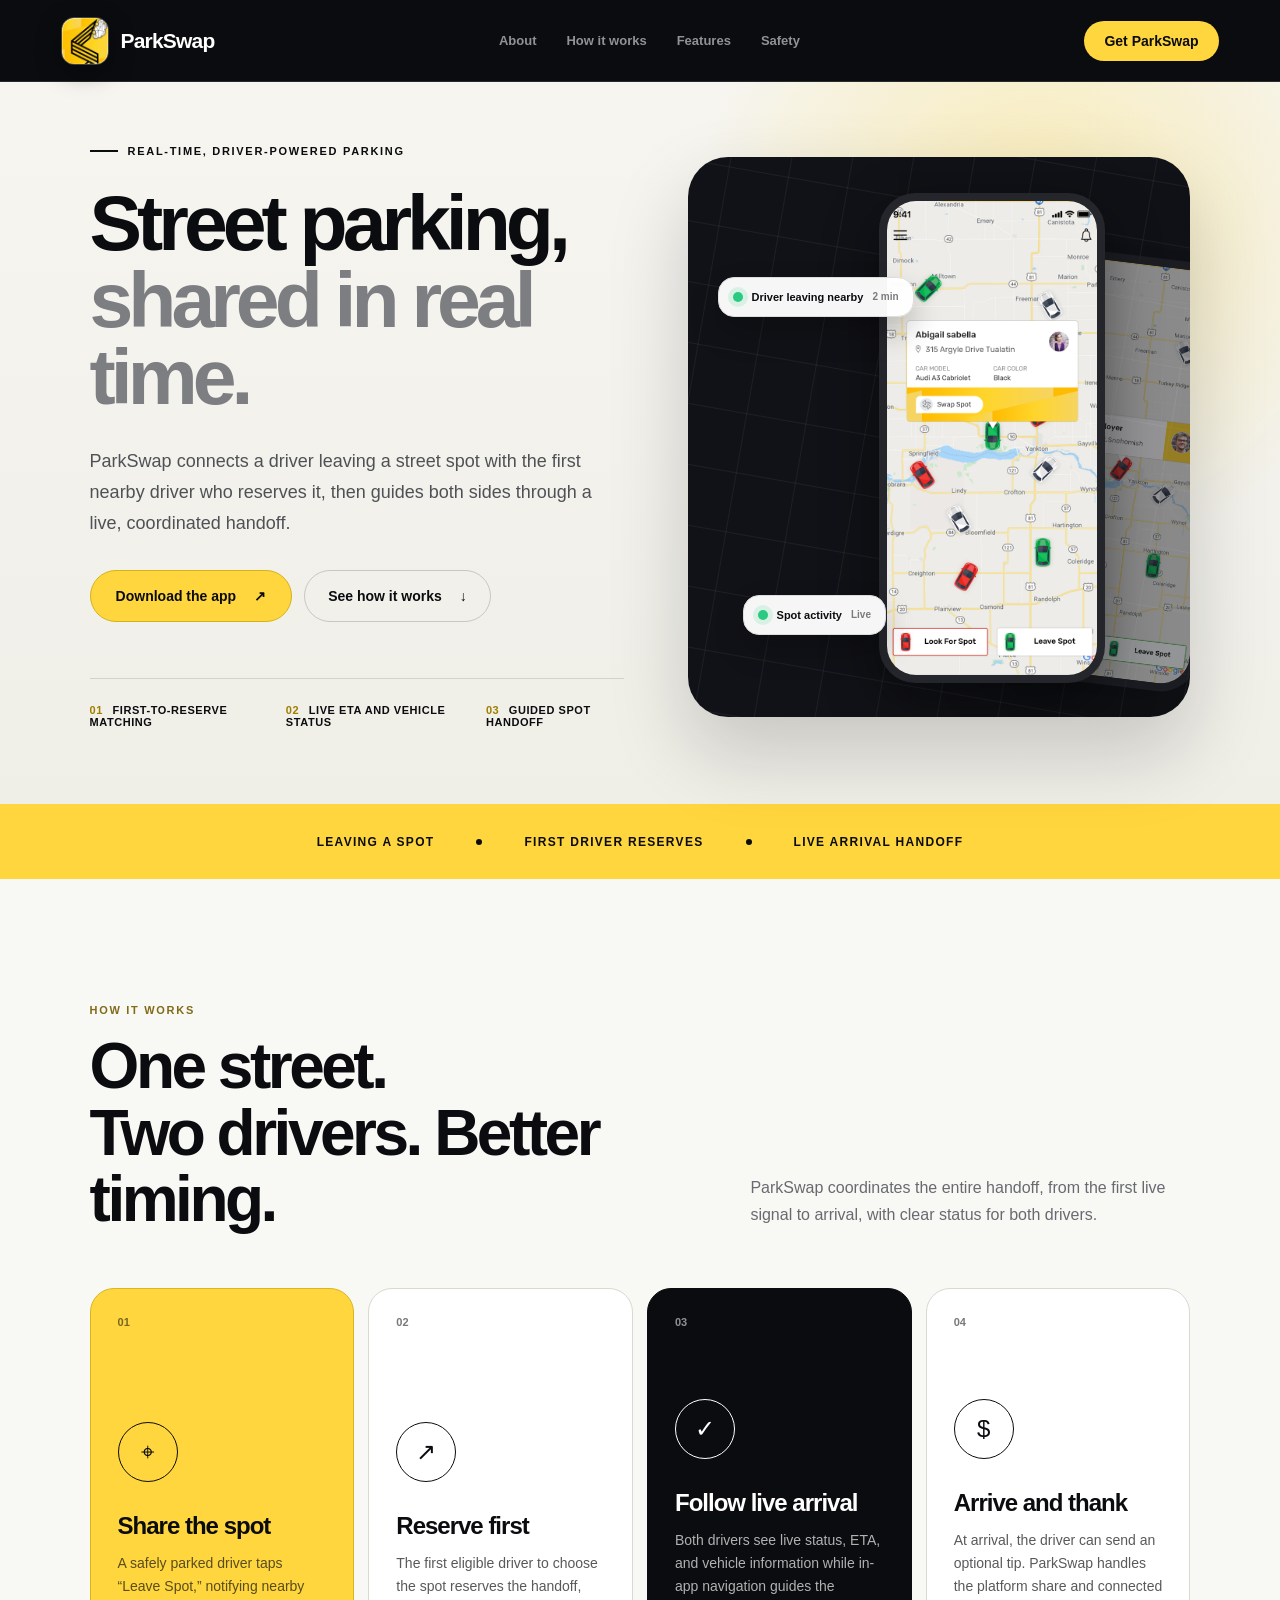
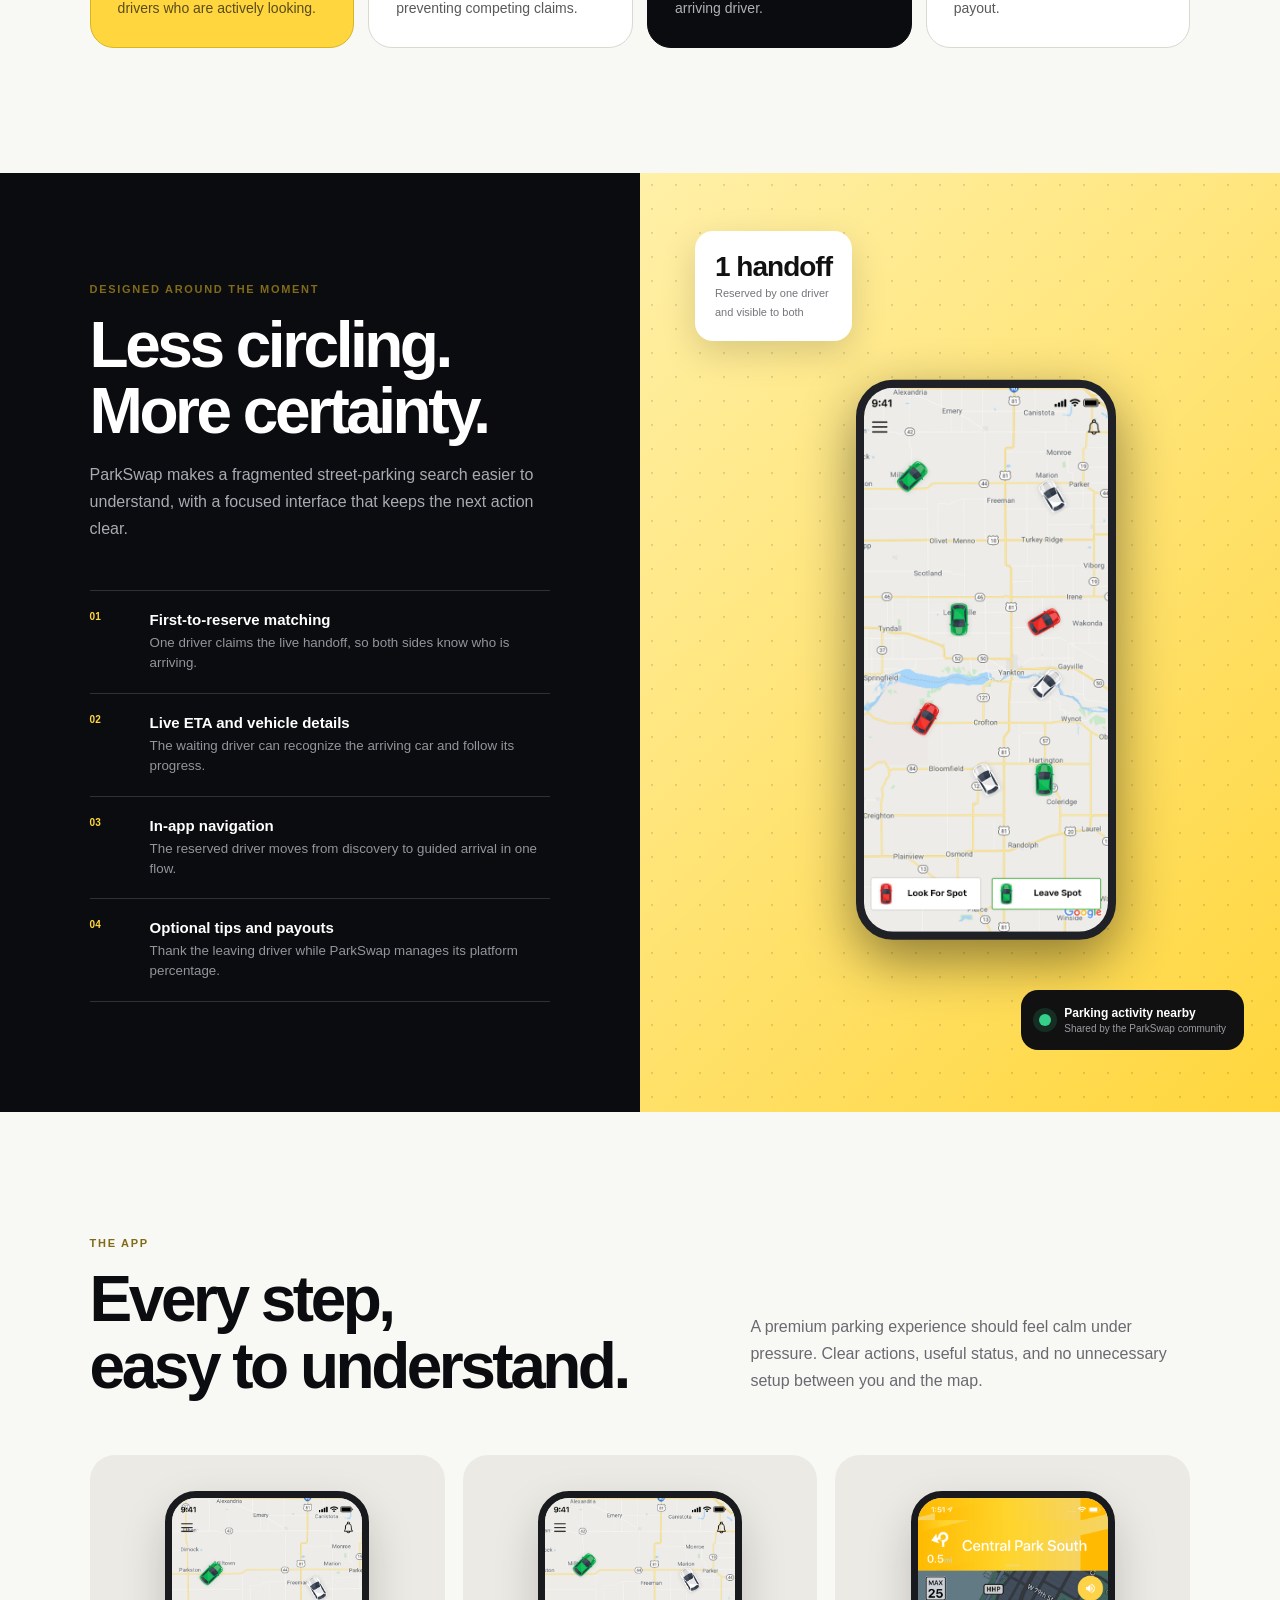
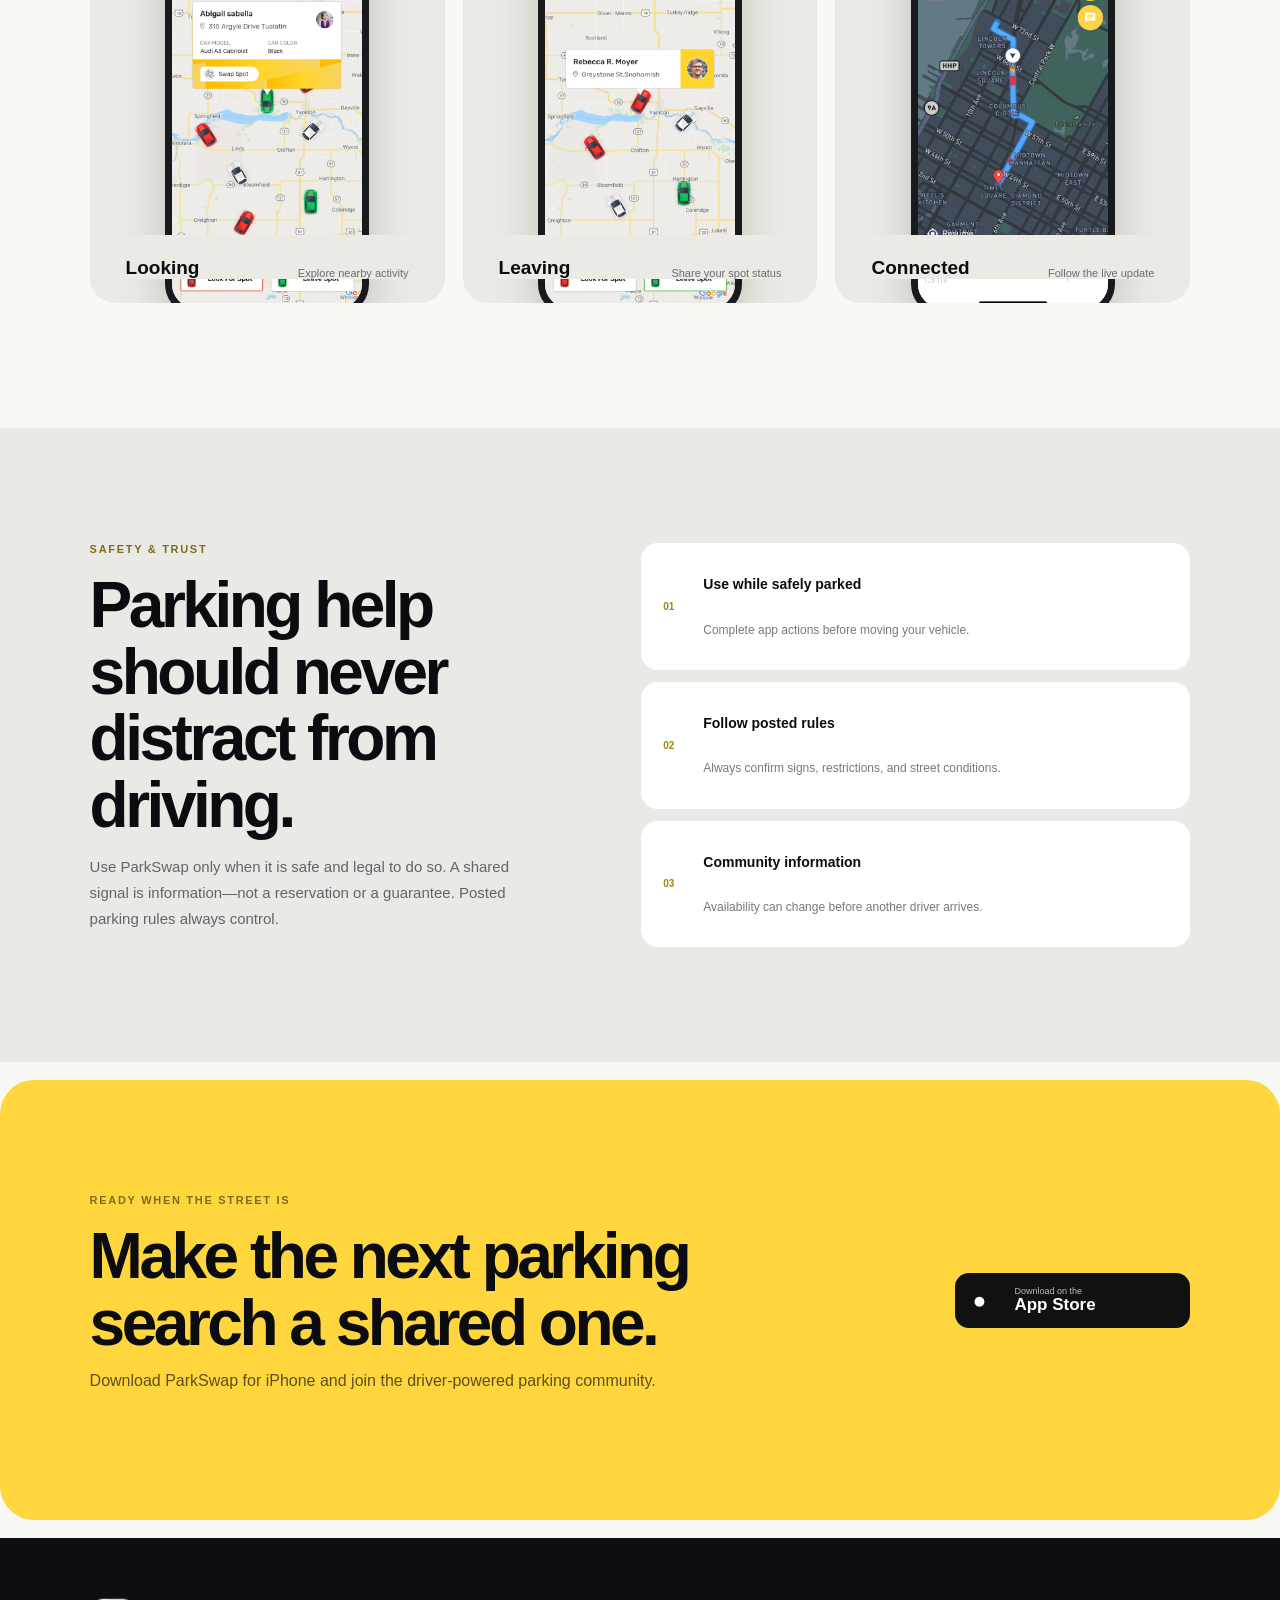
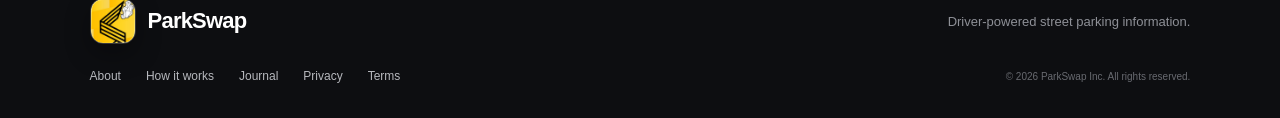
==== index.html @ 4bafd84d "Add SEO and production route foundations" ====
<!doctype html>
<html lang="en">
<head>
  <meta charset="utf-8">
  <meta name="viewport" content="width=device-width, initial-scale=1">
  <meta name="description" content="ParkSwap connects drivers looking for street parking with nearby drivers preparing to leave a spot.">
  <link rel="canonical" href="https://parkswap.com/">
  <meta property="og:type" content="website">
  <meta property="og:title" content="ParkSwap — Street parking, shared in real time">
  <meta property="og:description" content="Live, driver-powered street parking information for a coordinated spot handoff.">
  <meta property="og:url" content="https://parkswap.com/">
  <link rel="icon" type="image/png" href="parkswap-app-icon.png">
  <link rel="apple-touch-icon" href="parkswap-app-icon.png">
  <title>ParkSwap — Street parking, shared in real time</title>
  <link rel="preconnect" href="https://fonts.googleapis.com">
  <link rel="preconnect" href="https://fonts.gstatic.com" crossorigin>
  <link href="https://fonts.googleapis.com/css2?family=Manrope:wght@400;500;600;700;800&display=swap" rel="stylesheet">
  <link rel="stylesheet" href="styles.css">
</head>
<body>
  <header class="site-header">
    <a class="brand" href="#top" aria-label="ParkSwap home">
      <img class="brand-app-icon" src="parkswap-app-icon.png" alt="">
      <span>ParkSwap</span>
    </a>
    <nav aria-label="Primary navigation">
      <a href="aboutUs/">About</a>
      <a href="#how">How it works</a>
      <a href="#features">Features</a>
      <a href="#safety">Safety</a>
    </nav>
    <a class="button button-small button-dark" href="#download">Get ParkSwap</a>
  </header>

  <main id="top">
    <section class="hero section-shell">
      <div class="hero-copy">
        <div class="eyebrow"><span></span> Real-time, driver-powered parking</div>
        <h1>Street parking,<br><em>shared in real time.</em></h1>
        <p class="hero-lead">ParkSwap connects a driver leaving a street spot with the first nearby driver who reserves it, then guides both sides through a live, coordinated handoff.</p>
        <div class="hero-actions">
          <a class="button button-primary" href="#download">Download the app <span>↗</span></a>
          <a class="button button-quiet" href="#how">See how it works <span>↓</span></a>
        </div>
        <div class="trust-row" aria-label="Product principles">
          <span><b>01</b> First-to-reserve matching</span>
          <span><b>02</b> Live ETA and vehicle status</span>
          <span><b>03</b> Guided spot handoff</span>
        </div>
      </div>

      <div class="hero-visual" aria-label="ParkSwap mobile app preview">
        <div class="map-grid"></div>
        <div class="signal signal-one"><i></i><span>Driver leaving nearby</span><strong>2 min</strong></div>
        <div class="signal signal-two"><i></i><span>Spot activity</span><strong>Live</strong></div>
        <div class="phone phone-main">
          <img src="looking-parking.png" alt="ParkSwap map showing nearby parking activity">
        </div>
        <div class="phone phone-back">
          <img src="leaving-parking.png" alt="ParkSwap leave-spot flow">
        </div>
      </div>
    </section>

    <section class="value-strip" aria-label="ParkSwap value">
      <span>LEAVING A SPOT</span><i></i><span>FIRST DRIVER RESERVES</span><i></i><span>LIVE ARRIVAL HANDOFF</span>
    </section>

    <section class="section-shell section-pad" id="how">
      <div class="section-heading">
        <div><span class="kicker">How it works</span><h2>One street.<br>Two drivers. Better timing.</h2></div>
        <p>ParkSwap coordinates the entire handoff, from the first live signal to arrival, with clear status for both drivers.</p>
      </div>
      <div class="steps">
        <article class="step-card step-yellow">
          <span class="step-number">01</span>
          <div class="step-icon">⌖</div>
          <h3>Share the spot</h3>
          <p>A safely parked driver taps “Leave Spot,” notifying nearby drivers who are actively looking.</p>
        </article>
        <article class="step-card">
          <span class="step-number">02</span>
          <div class="step-icon">↗</div>
          <h3>Reserve first</h3>
          <p>The first eligible driver to choose the spot reserves the handoff, preventing competing claims.</p>
        </article>
        <article class="step-card step-dark">
          <span class="step-number">03</span>
          <div class="step-icon">✓</div>
          <h3>Follow live arrival</h3>
          <p>Both drivers see live status, ETA, and vehicle information while in-app navigation guides the arriving driver.</p>
        </article>
        <article class="step-card">
          <span class="step-number">04</span>
          <div class="step-icon">$</div>
          <h3>Arrive and thank</h3>
          <p>At arrival, the driver can send an optional tip. ParkSwap handles the platform share and connected payout.</p>
        </article>
      </div>
    </section>

    <section class="split-section" id="features">
      <div class="split-copy">
        <span class="kicker">Designed around the moment</span>
        <h2>Less circling.<br>More certainty.</h2>
        <p>ParkSwap makes a fragmented street-parking search easier to understand, with a focused interface that keeps the next action clear.</p>
        <ul class="feature-list">
          <li><span>01</span><div><b>First-to-reserve matching</b><small>One driver claims the live handoff, so both sides know who is arriving.</small></div></li>
          <li><span>02</span><div><b>Live ETA and vehicle details</b><small>The waiting driver can recognize the arriving car and follow its progress.</small></div></li>
          <li><span>03</span><div><b>In-app navigation</b><small>The reserved driver moves from discovery to guided arrival in one flow.</small></div></li>
          <li><span>04</span><div><b>Optional tips and payouts</b><small>Thank the leaving driver while ParkSwap manages its platform percentage.</small></div></li>
        </ul>
      </div>
      <div class="feature-visual">
        <div class="feature-stat"><strong>1 handoff</strong><span>Reserved by one driver<br>and visible to both</span></div>
        <div class="phone feature-phone">
          <img src="parking-map.png" alt="ParkSwap map interface">
        </div>
        <div class="feature-note"><i></i><span><b>Parking activity nearby</b><small>Shared by the ParkSwap community</small></span></div>
      </div>
    </section>

    <section class="app-section section-shell section-pad" id="app">
      <div class="section-heading">
        <div><span class="kicker">The app</span><h2>Every step,<br>easy to understand.</h2></div>
        <p>A premium parking experience should feel calm under pressure. Clear actions, useful status, and no unnecessary setup between you and the map.</p>
      </div>
      <div class="app-gallery">
        <figure><img src="looking-parking.png" alt="Looking for parking in ParkSwap"><figcaption><b>Looking</b><span>Explore nearby activity</span></figcaption></figure>
        <figure><img src="leaving-parking.png" alt="Leaving a parking spot in ParkSwap"><figcaption><b>Leaving</b><span>Share your spot status</span></figcaption></figure>
        <figure><img src="tracking.png" alt="Following a spot in ParkSwap"><figcaption><b>Connected</b><span>Follow the live update</span></figcaption></figure>
      </div>
    </section>

    <section class="safety-section" id="safety">
      <div class="safety-copy">
        <span class="kicker">Safety & trust</span>
        <h2>Parking help should never distract from driving.</h2>
        <p>Use ParkSwap only when it is safe and legal to do so. A shared signal is information—not a reservation or a guarantee. Posted parking rules always control.</p>
      </div>
      <div class="safety-grid">
        <div><span>01</span><b>Use while safely parked</b><p>Complete app actions before moving your vehicle.</p></div>
        <div><span>02</span><b>Follow posted rules</b><p>Always confirm signs, restrictions, and street conditions.</p></div>
        <div><span>03</span><b>Community information</b><p>Availability can change before another driver arrives.</p></div>
      </div>
    </section>

    <section class="download-section section-shell" id="download">
      <div>
        <span class="kicker">Ready when the street is</span>
        <h2>Make the next parking search a shared one.</h2>
        <p>Download ParkSwap for iPhone and join the driver-powered parking community.</p>
      </div>
      <div class="store-actions">
        <a href="https://apps.apple.com/us/app/parkswap/id1494510599" target="_blank" rel="noopener"><span>●</span><small>Download on the</small><b>App Store</b></a>
      </div>
    </section>
  </main>

  <footer>
    <a class="brand brand-footer" href="#top" aria-label="ParkSwap home">
      <img class="brand-app-icon" src="parkswap-app-icon.png" alt="">
      <span>ParkSwap</span>
    </a>
    <p>Driver-powered street parking information.</p>
    <div><a href="aboutUs/">About</a><a href="#how">How it works</a><a href="blog-detail/?blog=1">Journal</a><a href="privacy/">Privacy</a><a href="terms/">Terms</a></div>
    <small>© 2026 ParkSwap Inc. All rights reserved.</small>
  </footer>
</body>
</html>
---- styles.css ----
:root{--ink:#0b0c0f;--soft:#f4f3ee;--line:#d9d8d1;--yellow:#ffd63d;--yellow2:#fff0a8;--white:#fff;--muted:#686a70}
*{box-sizing:border-box}html{scroll-behavior:smooth}body{margin:0;background:#f8f8f5;color:var(--ink);font-family:Manrope,Arial,sans-serif;-webkit-font-smoothing:antialiased}a{color:inherit;text-decoration:none}.site-header{height:82px;display:flex;align-items:center;justify-content:space-between;padding:0 4.8vw;border-bottom:1px solid rgba(11,12,15,.1);position:absolute;z-index:10;width:100%}.brand{display:flex;align-items:center;gap:11px;font-size:20px;font-weight:800;letter-spacing:-.7px}.brand-mark{width:31px;height:31px;border:2px solid var(--ink);border-radius:50% 50% 50% 8px;transform:rotate(-45deg);display:grid;place-items:center}.brand-mark span{width:8px;height:8px;background:var(--yellow);border:2px solid var(--ink);border-radius:50%}.site-header nav{display:flex;gap:30px;font-size:13px;font-weight:700}.site-header nav a{opacity:.72}.site-header nav a:hover{opacity:1}.button{display:inline-flex;align-items:center;justify-content:center;gap:18px;border-radius:999px;font-weight:800;font-size:14px;transition:.2s ease}.button:hover{transform:translateY(-2px)}.button-small{padding:12px 20px}.button-dark{background:var(--ink);color:white}.button-primary{padding:17px 25px;background:var(--yellow);border:1px solid #d5b21c}.button-quiet{padding:16px 23px;border:1px solid rgba(11,12,15,.18)}.section-shell{padding-left:7vw;padding-right:7vw}.hero{min-height:760px;padding-top:145px;padding-bottom:76px;display:grid;grid-template-columns:1.03fr .97fr;gap:5vw;align-items:center;background:radial-gradient(circle at 81% 28%,rgba(255,214,61,.33),transparent 29%),linear-gradient(180deg,#f7f6f1,#efeee7)}.eyebrow,.kicker{text-transform:uppercase;letter-spacing:1.7px;font-size:11px;font-weight:800}.eyebrow{display:flex;align-items:center;gap:10px;margin-bottom:28px}.eyebrow span{width:28px;height:2px;background:var(--ink)}h1{font-size:clamp(54px,6.15vw,92px);line-height:.98;letter-spacing:-5px;margin:0;max-width:760px}h1 em{font-style:normal;color:#7d7e82}.hero-lead{font-size:18px;line-height:1.72;max-width:620px;color:#4f5156;margin:30px 0 31px}.hero-actions{display:flex;gap:12px;flex-wrap:wrap}.trust-row{margin-top:56px;padding-top:25px;border-top:1px solid rgba(11,12,15,.13);display:flex;gap:27px;font-size:11px;font-weight:700;text-transform:uppercase;letter-spacing:.55px}.trust-row b{color:#a07f00;margin-right:6px}.hero-visual{height:560px;position:relative;border-radius:40px;background:#111217;overflow:hidden;box-shadow:0 35px 80px rgba(11,12,15,.18)}.map-grid{position:absolute;inset:0;background-image:linear-gradient(rgba(255,255,255,.055) 1px,transparent 1px),linear-gradient(90deg,rgba(255,255,255,.055) 1px,transparent 1px);background-size:48px 48px;transform:rotate(10deg) scale(1.25)}.phone{position:absolute;overflow:hidden;background:#111;border:8px solid #25262c;border-radius:37px;box-shadow:0 20px 55px rgba(0,0,0,.45)}.phone img{width:100%;height:100%;display:block;object-fit:cover;object-position:top}.phone-main{height:490px;width:226px;right:85px;top:36px;z-index:3}.phone-back{height:430px;width:200px;right:-30px;top:98px;opacity:.55;transform:rotate(7deg)}.signal{position:absolute;z-index:5;background:rgba(255,255,255,.96);border:1px solid #ddd;border-radius:16px;padding:13px 14px;display:grid;grid-template-columns:10px 1fr auto;gap:9px;align-items:center;box-shadow:0 15px 30px rgba(0,0,0,.22);font-size:11px;font-weight:800}.signal i{height:10px;width:10px;border-radius:50%;background:#2aca80;box-shadow:0 0 0 5px rgba(42,202,128,.14)}.signal strong{font-size:10px;color:#7a7b7e}.signal-one{left:30px;top:120px}.signal-two{left:55px;bottom:82px}.value-strip{height:75px;background:var(--yellow);display:flex;align-items:center;justify-content:center;gap:42px;font-size:12px;font-weight:800;letter-spacing:1.3px}.value-strip i{width:6px;height:6px;border-radius:50%;background:var(--ink)}.section-pad{padding-top:125px;padding-bottom:125px}.section-heading{display:flex;justify-content:space-between;gap:50px;align-items:flex-end;margin-bottom:55px}.kicker{display:block;color:#806b19;margin-bottom:17px}.section-heading h2,.split-copy h2,.safety-copy h2,.download-section h2{font-size:clamp(40px,5vw,72px);line-height:1.04;letter-spacing:-3.5px;margin:0}.section-heading>p{max-width:440px;font-size:16px;line-height:1.7;color:var(--muted);margin:0 0 5px}.steps{display:grid;grid-template-columns:repeat(4,1fr);gap:14px}.step-card{min-height:360px;border:1px solid var(--line);border-radius:24px;padding:27px;display:flex;flex-direction:column;background:#fff}.step-yellow{background:var(--yellow);border-color:#d9b620}.step-dark{background:var(--ink);color:white;border-color:var(--ink)}.step-number{font-size:11px;font-weight:800;opacity:.55}.step-icon{margin:auto 0 30px;width:60px;height:60px;border:1px solid currentColor;border-radius:50%;display:grid;place-items:center;font-size:24px}.step-card h3{font-size:24px;letter-spacing:-1px;margin:0 0 12px}.step-card p{margin:0;line-height:1.62;font-size:14px;opacity:.68}.split-section{display:grid;grid-template-columns:1fr 1fr;min-height:760px;background:var(--ink);color:white}.split-copy{padding:110px 7vw}.split-copy>p{color:#a9abb2;line-height:1.7;max-width:560px}.feature-list{list-style:none;margin:47px 0 0;padding:0;border-top:1px solid #303138}.feature-list li{display:grid;grid-template-columns:45px 1fr;gap:15px;padding:20px 0;border-bottom:1px solid #303138}.feature-list li>span{font-size:10px;color:var(--yellow);font-weight:800}.feature-list b{display:block;font-size:15px}.feature-list small{display:block;color:#93959c;margin-top:5px;line-height:1.5}.feature-visual{position:relative;overflow:hidden;background:linear-gradient(135deg,var(--yellow2),var(--yellow))}.feature-visual:before{content:"";position:absolute;inset:0;background-image:radial-gradient(#111 1px,transparent 1px);background-size:24px 24px;opacity:.12}.feature-phone{width:260px;height:560px;left:50%;top:50%;transform:translate(-40%,-47%);border-color:#202126}.feature-stat{position:absolute;z-index:3;top:58px;left:55px;background:#fff;color:#111;padding:20px;border-radius:18px;box-shadow:0 12px 35px rgba(0,0,0,.15)}.feature-stat strong{display:block;font-size:28px;letter-spacing:-1px}.feature-stat span{font-size:11px;color:#74757a;line-height:1.45}.feature-note{position:absolute;z-index:4;bottom:62px;right:36px;background:#111;color:white;padding:16px 18px;border-radius:17px;display:flex;gap:13px;align-items:center}.feature-note i{width:12px;height:12px;background:#35d08a;border-radius:50%;box-shadow:0 0 0 6px rgba(53,208,138,.15)}.feature-note b,.feature-note small{display:block}.feature-note b{font-size:12px}.feature-note small{font-size:10px;color:#9b9ca2;margin-top:3px}.app-section{background:#f8f8f5}.app-gallery{display:grid;grid-template-columns:repeat(3,1fr);gap:18px}.app-gallery figure{margin:0;padding:36px 36px 24px;background:#ebeae4;border-radius:25px;overflow:hidden}.app-gallery img{display:block;width:72%;max-height:505px;object-fit:cover;object-position:top;margin:0 auto -80px;border:7px solid #191a1e;border-radius:31px;box-shadow:0 20px 45px rgba(0,0,0,.18)}.app-gallery figcaption{background:#ebeae4;position:relative;padding-top:22px;display:flex;justify-content:space-between;align-items:end}.app-gallery figcaption b{font-size:19px}.app-gallery figcaption span{font-size:11px;color:#696b70}.safety-section{padding:115px 7vw;background:#e9e9e5;display:grid;grid-template-columns:.9fr 1.1fr;gap:8vw}.safety-copy p{font-size:15px;line-height:1.75;color:#62646a;max-width:560px}.safety-grid{display:grid;gap:12px}.safety-grid>div{background:white;border-radius:17px;padding:20px 22px;display:grid;grid-template-columns:40px 1fr;align-items:center}.safety-grid span{font-size:10px;font-weight:800;color:#a4860c;grid-row:1/3}.safety-grid b{font-size:14px}.safety-grid p{font-size:12px;color:#77797e;margin:4px 0 0}.download-section{margin-top:18px;margin-bottom:18px;min-height:440px;border-radius:34px;background:var(--yellow);display:flex;align-items:center;justify-content:space-between;gap:50px}.download-section>div:first-child{max-width:710px}.download-section p{color:#5d501b}.store-actions{display:grid;gap:10px;min-width:235px}.store-actions a{background:#111;color:#fff;border-radius:14px;padding:13px 17px;display:grid;grid-template-columns:32px 1fr;column-gap:10px}.store-actions a>span{grid-row:1/3;font-size:23px;align-self:center}.store-actions small{font-size:9px;color:#bbb}.store-actions b{font-size:17px;line-height:1.1}footer{background:#0d0e11;color:white;padding:60px 7vw 35px;display:grid;grid-template-columns:1fr 1fr;gap:25px;align-items:center}.brand-footer .brand-mark{border-color:white}.brand-footer .brand-mark span{border-color:white}footer p{color:#8e9097;text-align:right;font-size:13px}footer>div{display:flex;gap:25px;font-size:12px;color:#b6b8bd}footer small{text-align:right;color:#686a70;font-size:10px}
@media(max-width:1000px){.site-header nav{display:none}.hero{grid-template-columns:1fr;padding-top:130px}.hero-visual{height:530px}.split-section{grid-template-columns:1fr}.feature-visual{min-height:680px}.safety-section{grid-template-columns:1fr}.download-section{flex-direction:column;align-items:flex-start;justify-content:center}.store-actions{display:flex;width:100%}.store-actions a{flex:1}.trust-row{flex-wrap:wrap}.section-heading{align-items:flex-start;flex-direction:column}.section-heading>p{max-width:620px}.app-gallery figure{padding:25px 15px 20px}}
@media(max-width:700px){.site-header{padding:0 20px;height:70px}.site-header .button-small{display:none}.section-shell{padding-left:20px;padding-right:20px}.hero{padding-top:110px;padding-bottom:30px;gap:35px}.hero h1{font-size:50px;letter-spacing:-3px}.hero-lead{font-size:15px}.hero-actions .button{width:100%}.trust-row{margin-top:34px}.hero-visual{height:445px;border-radius:28px}.phone-main{height:395px;width:184px;right:24px;top:24px}.phone-back{display:none}.signal-one{left:14px;top:85px}.signal-two{left:20px;bottom:50px}.value-strip{height:auto;padding:18px 20px;justify-content:flex-start;overflow:hidden;gap:18px;white-space:nowrap}.value-strip span{font-size:9px}.section-pad{padding-top:80px;padding-bottom:80px}.section-heading h2,.split-copy h2,.safety-copy h2,.download-section h2{font-size:42px;letter-spacing:-2.5px}.steps{grid-template-columns:1fr}.step-card{min-height:300px}.split-copy{padding:80px 20px}.feature-visual{min-height:570px}.feature-phone{height:450px;width:210px}.feature-stat{top:25px;left:15px}.feature-note{bottom:28px;right:12px}.app-gallery{grid-template-columns:1fr}.app-gallery img{width:68%;max-height:490px}.safety-section{padding:80px 20px}.safety-grid>div{grid-template-columns:35px 1fr}.download-section{border-radius:25px;padding-top:65px;padding-bottom:65px}.store-actions{display:grid}.store-actions a{width:100%}footer{grid-template-columns:1fr;padding:55px 20px 30px}footer p,footer small{text-align:left}footer>div{flex-wrap:wrap}}
.site-header{background:#0b0c0f;color:#fff;border-bottom-color:rgba(255,255,255,.12)}.site-header .brand{color:#fff;font-size:21px;letter-spacing:-.8px}.site-header .brand-app-icon{height:48px;width:48px;display:block;object-fit:cover;border-radius:13px;border:1px solid rgba(255,255,255,.22);box-shadow:0 8px 24px rgba(0,0,0,.35)}.site-header nav a{color:#c5c6ca}.site-header nav a:hover{color:#fff}.site-header .button-dark{background:#ffd63d;color:#0b0c0f}.brand-footer{color:#fff;font-size:22px;font-weight:800;letter-spacing:-.8px;gap:12px}.brand-footer .brand-app-icon{height:46px;width:46px;display:block;object-fit:cover;border-radius:13px;border:1px solid rgba(255,255,255,.18);box-shadow:0 10px 26px rgba(0,0,0,.32)}body{font-family:Inter,-apple-system,BlinkMacSystemFont,"Segoe UI",sans-serif}
@media(max-width:700px){.site-header .brand-app-icon{height:42px;width:42px;border-radius:11px}.site-header .brand{font-size:19px}.brand-footer .brand-app-icon{height:42px;width:42px;border-radius:11px}.brand-footer{font-size:20px}}
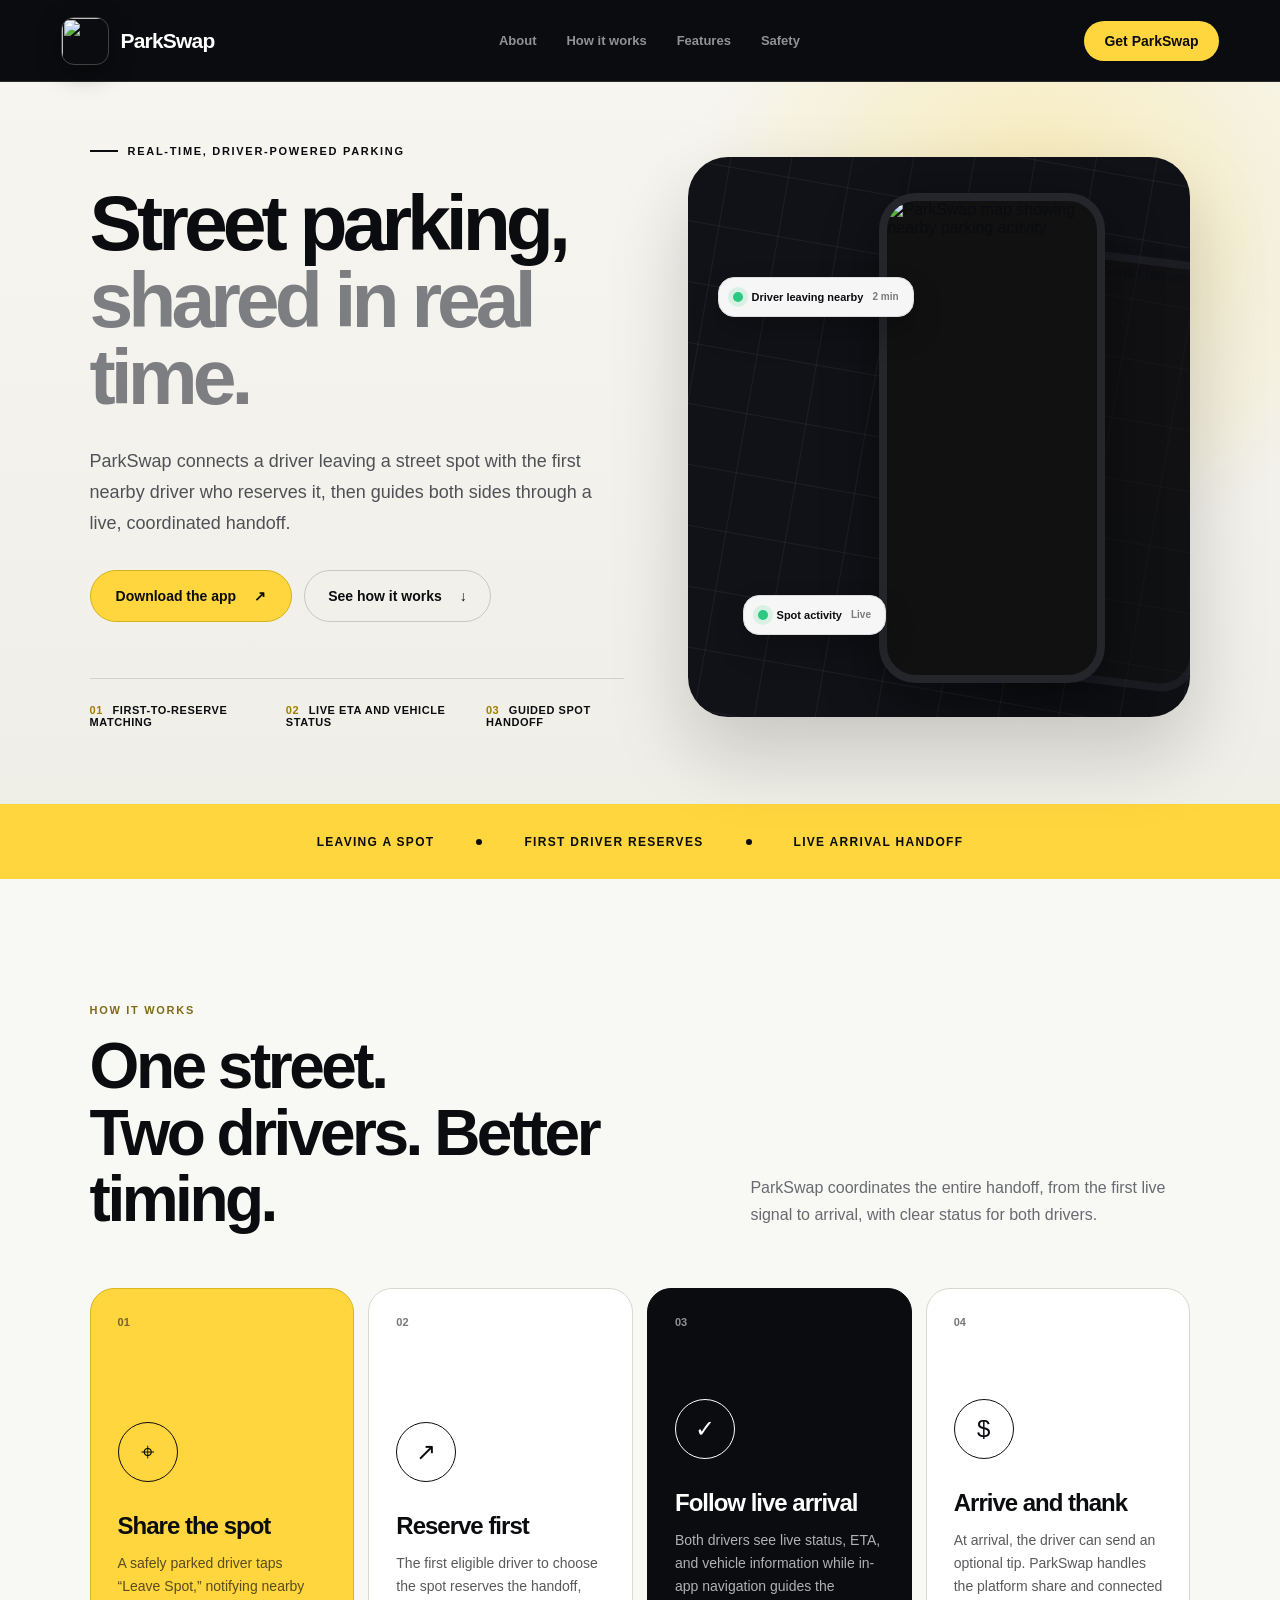
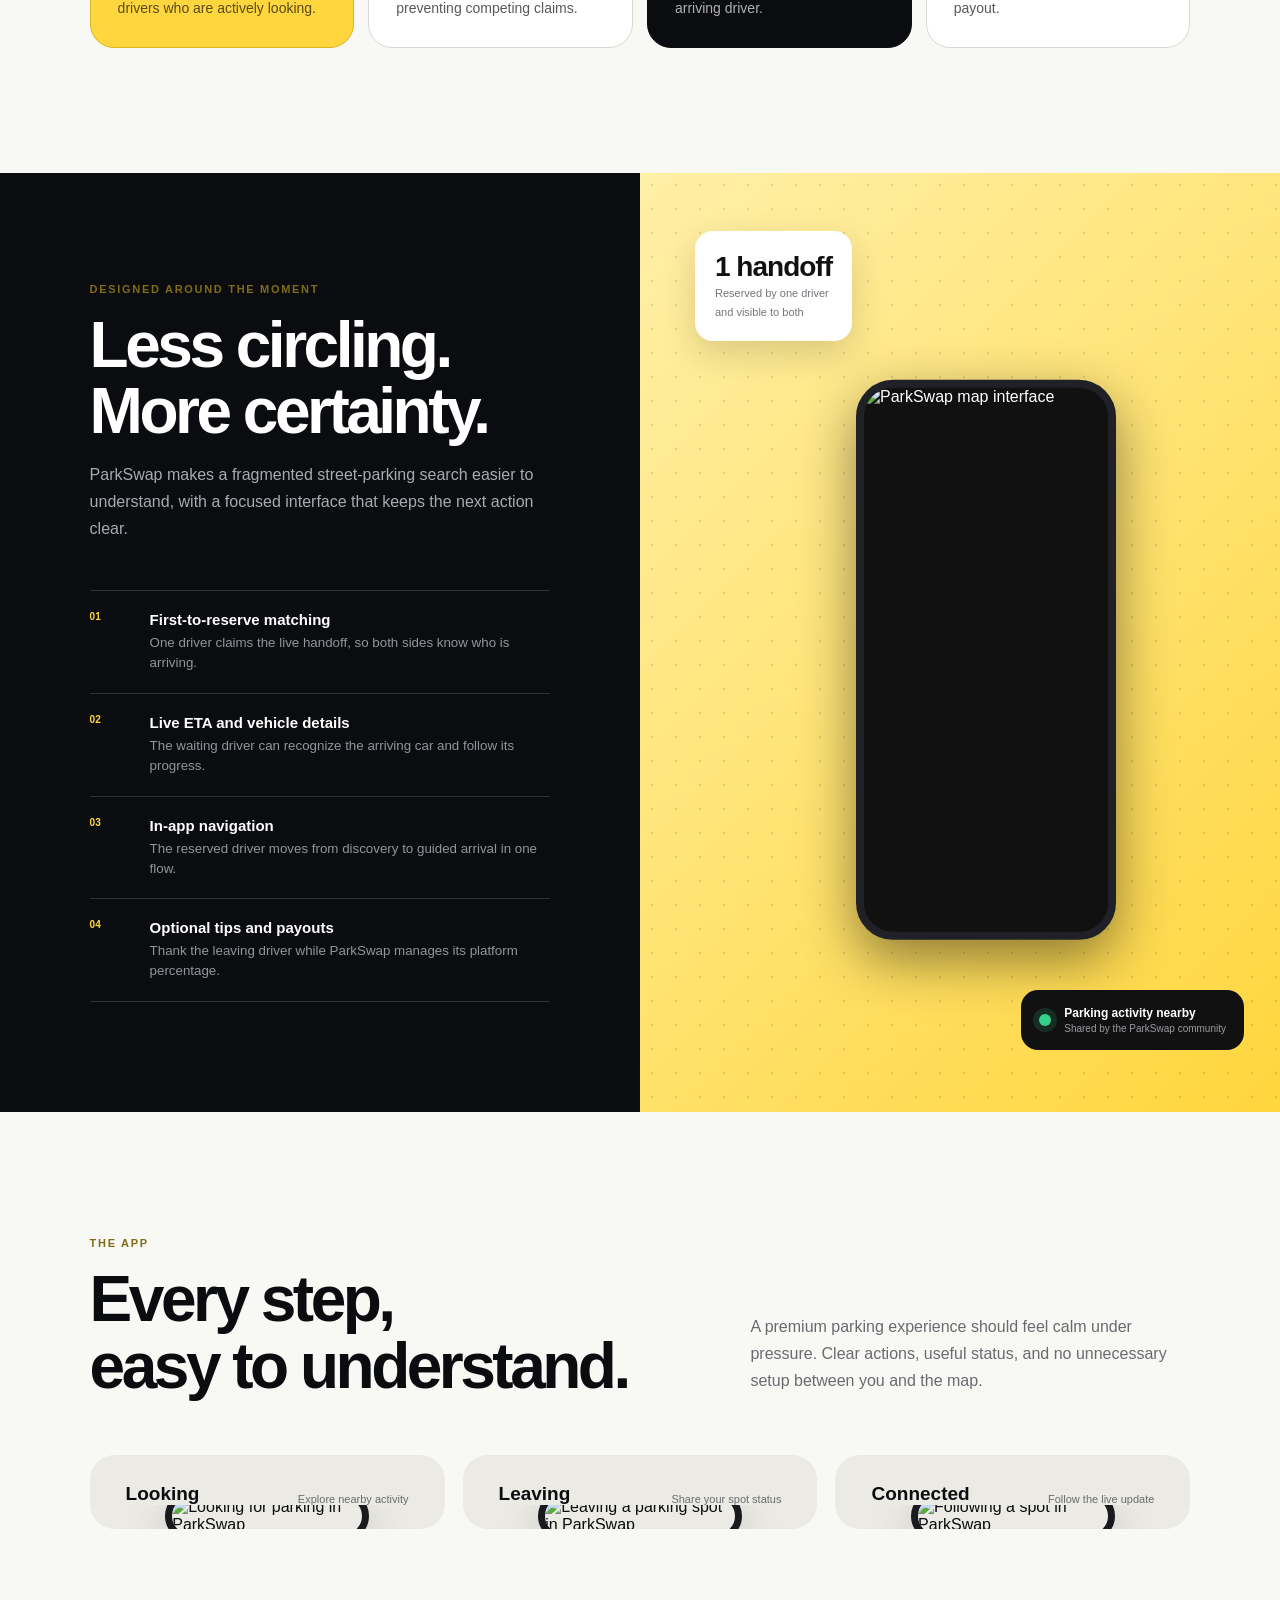
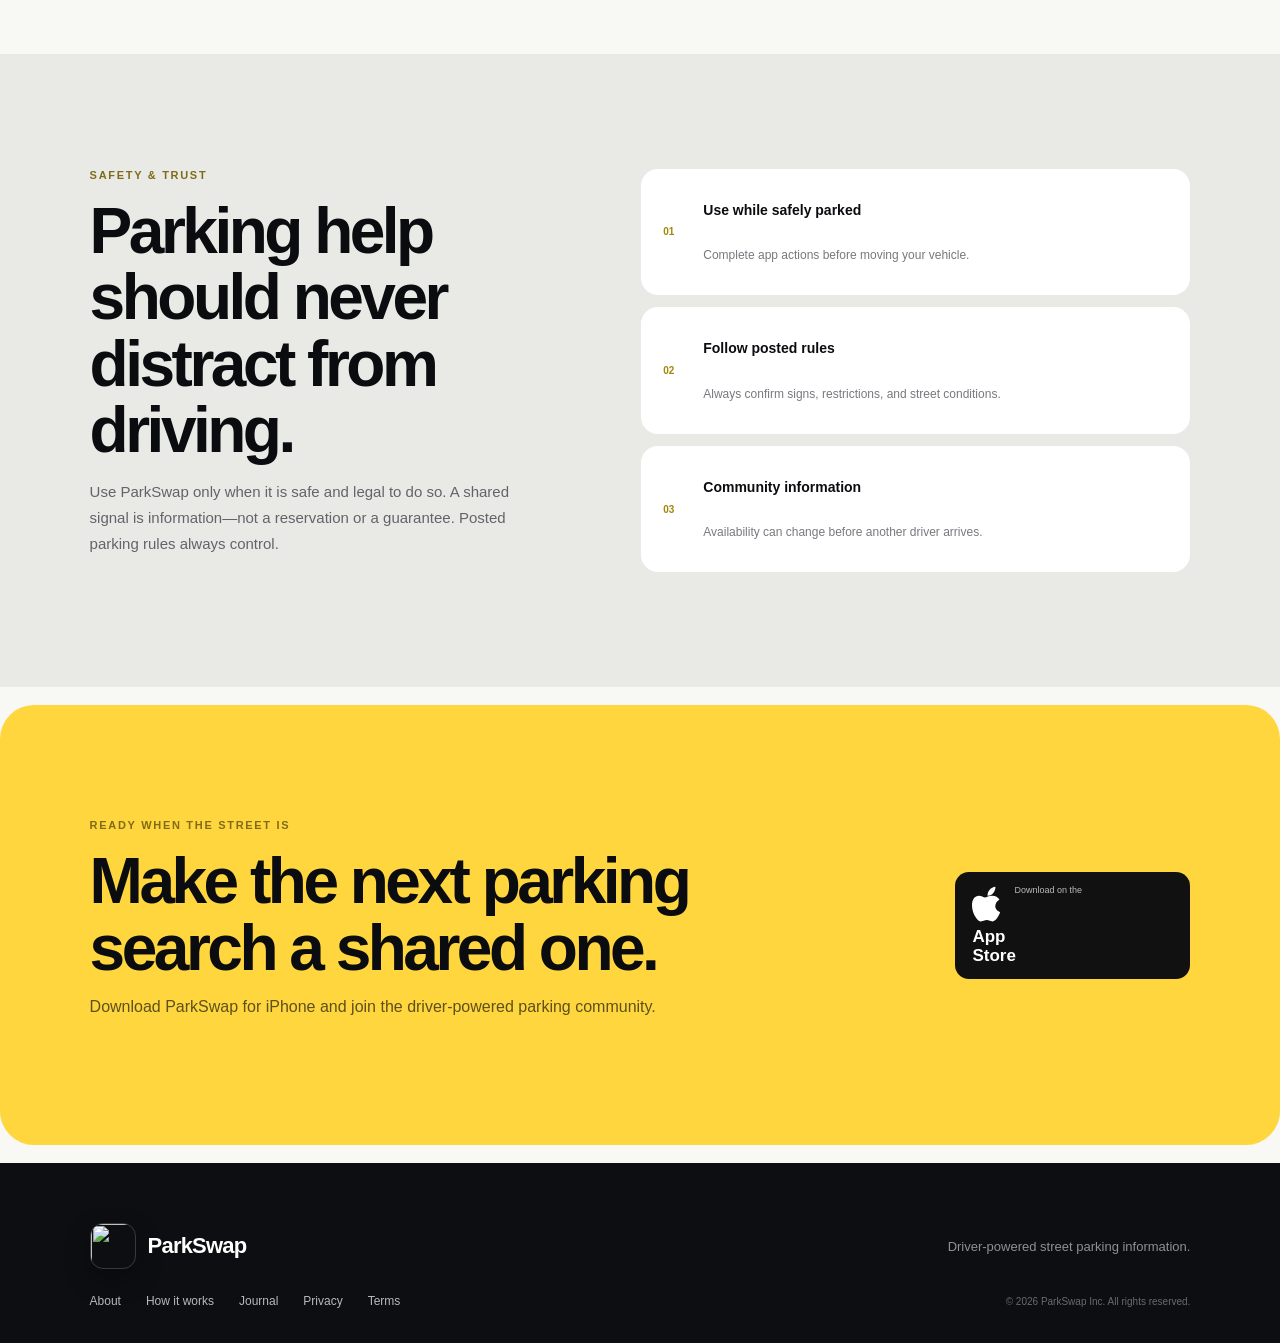
==== commit bba91ec8: "Restore App Store Apple mark Replace the unsupported placeholder glyph with a reliable inline Apple " ====
--- a/index.html
+++ b/index.html
@@ -9,8 +9,8 @@
   <meta property="og:title" content="ParkSwap — Street parking, shared in real time">
   <meta property="og:description" content="Live, driver-powered street parking information for a coordinated spot handoff.">
   <meta property="og:url" content="https://parkswap.com/">
-  <link rel="icon" type="image/png" href="parkswap-app-icon.png">
-  <link rel="apple-touch-icon" href="parkswap-app-icon.png">
+  <link rel="icon" type="image/png" href="assets/parkswap-app-icon.png">
+  <link rel="apple-touch-icon" href="assets/parkswap-app-icon.png">
   <title>ParkSwap — Street parking, shared in real time</title>
   <link rel="preconnect" href="https://fonts.googleapis.com">
   <link rel="preconnect" href="https://fonts.gstatic.com" crossorigin>
@@ -20,7 +20,7 @@
 <body>
   <header class="site-header">
     <a class="brand" href="#top" aria-label="ParkSwap home">
-      <img class="brand-app-icon" src="parkswap-app-icon.png" alt="">
+      <img class="brand-app-icon" src="assets/parkswap-app-icon.png" alt="">
       <span>ParkSwap</span>
     </a>
     <nav aria-label="Primary navigation">
@@ -54,10 +54,10 @@
         <div class="signal signal-one"><i></i><span>Driver leaving nearby</span><strong>2 min</strong></div>
         <div class="signal signal-two"><i></i><span>Spot activity</span><strong>Live</strong></div>
         <div class="phone phone-main">
-          <img src="looking-parking.png" alt="ParkSwap map showing nearby parking activity">
+          <img src="assets/looking-parking.png" alt="ParkSwap map showing nearby parking activity">
         </div>
         <div class="phone phone-back">
-          <img src="leaving-parking.png" alt="ParkSwap leave-spot flow">
+          <img src="assets/leaving-parking.png" alt="ParkSwap leave-spot flow">
         </div>
       </div>
     </section>
@@ -114,7 +114,7 @@
       <div class="feature-visual">
         <div class="feature-stat"><strong>1 handoff</strong><span>Reserved by one driver<br>and visible to both</span></div>
         <div class="phone feature-phone">
-          <img src="parking-map.png" alt="ParkSwap map interface">
+          <img src="assets/parking-map.png" alt="ParkSwap map interface">
         </div>
         <div class="feature-note"><i></i><span><b>Parking activity nearby</b><small>Shared by the ParkSwap community</small></span></div>
       </div>
@@ -126,9 +126,9 @@
         <p>A premium parking experience should feel calm under pressure. Clear actions, useful status, and no unnecessary setup between you and the map.</p>
       </div>
       <div class="app-gallery">
-        <figure><img src="looking-parking.png" alt="Looking for parking in ParkSwap"><figcaption><b>Looking</b><span>Explore nearby activity</span></figcaption></figure>
-        <figure><img src="leaving-parking.png" alt="Leaving a parking spot in ParkSwap"><figcaption><b>Leaving</b><span>Share your spot status</span></figcaption></figure>
-        <figure><img src="tracking.png" alt="Following a spot in ParkSwap"><figcaption><b>Connected</b><span>Follow the live update</span></figcaption></figure>
+        <figure><img src="assets/looking-parking.png" alt="Looking for parking in ParkSwap"><figcaption><b>Looking</b><span>Explore nearby activity</span></figcaption></figure>
+        <figure><img src="assets/leaving-parking.png" alt="Leaving a parking spot in ParkSwap"><figcaption><b>Leaving</b><span>Share your spot status</span></figcaption></figure>
+        <figure><img src="assets/tracking.png" alt="Following a spot in ParkSwap"><figcaption><b>Connected</b><span>Follow the live update</span></figcaption></figure>
       </div>
     </section>
 
@@ -152,14 +152,17 @@
         <p>Download ParkSwap for iPhone and join the driver-powered parking community.</p>
       </div>
       <div class="store-actions">
-        <a href="https://apps.apple.com/us/app/parkswap/id1494510599" target="_blank" rel="noopener"><span>●</span><small>Download on the</small><b>App Store</b></a>
+        <a href="https://apps.apple.com/us/app/parkswap-swap-your-spot/id1494510599" target="_blank" rel="noopener" aria-label="Download ParkSwap on the App Store">
+          <svg class="store-icon" aria-hidden="true" viewBox="0 0 384 512"><path fill="currentColor" d="M279.6 258.9c-.2-36.7 16.4-64.4 50-84.8-18.8-26.9-47.2-41.7-84.7-44.6-35.5-2.8-74.3 20.7-88.5 20.7-15 0-49.4-19.7-72.6-19.7C34.5 131.3 0 170.3 0 249.7c0 23.5 4.3 47.8 12.9 72.9 11.5 33.5 53 115.5 96.3 114.1 22.6-.5 38.6-16 68-16 28.4 0 43.2 16 68.2 16 43.7-.6 81.3-75.1 92.2-108.7-58.6-27.5-58.1-67.4-58.1-69.1zm-23.2-164.2c27.3-32.4 24.8-61.9 24-72.5-24.1 1.4-52 16.4-67.9 34.9-17.5 19.8-27.8 44.3-25.6 71.9 26.1 2 49.9-11.4 68-33.3z"/></svg>
+          <small>Download on the</small><b>App Store</b>
+        </a>
       </div>
     </section>
   </main>
 
   <footer>
     <a class="brand brand-footer" href="#top" aria-label="ParkSwap home">
-      <img class="brand-app-icon" src="parkswap-app-icon.png" alt="">
+      <img class="brand-app-icon" src="assets/parkswap-app-icon.png" alt="">
       <span>ParkSwap</span>
     </a>
     <p>Driver-powered street parking information.</p>
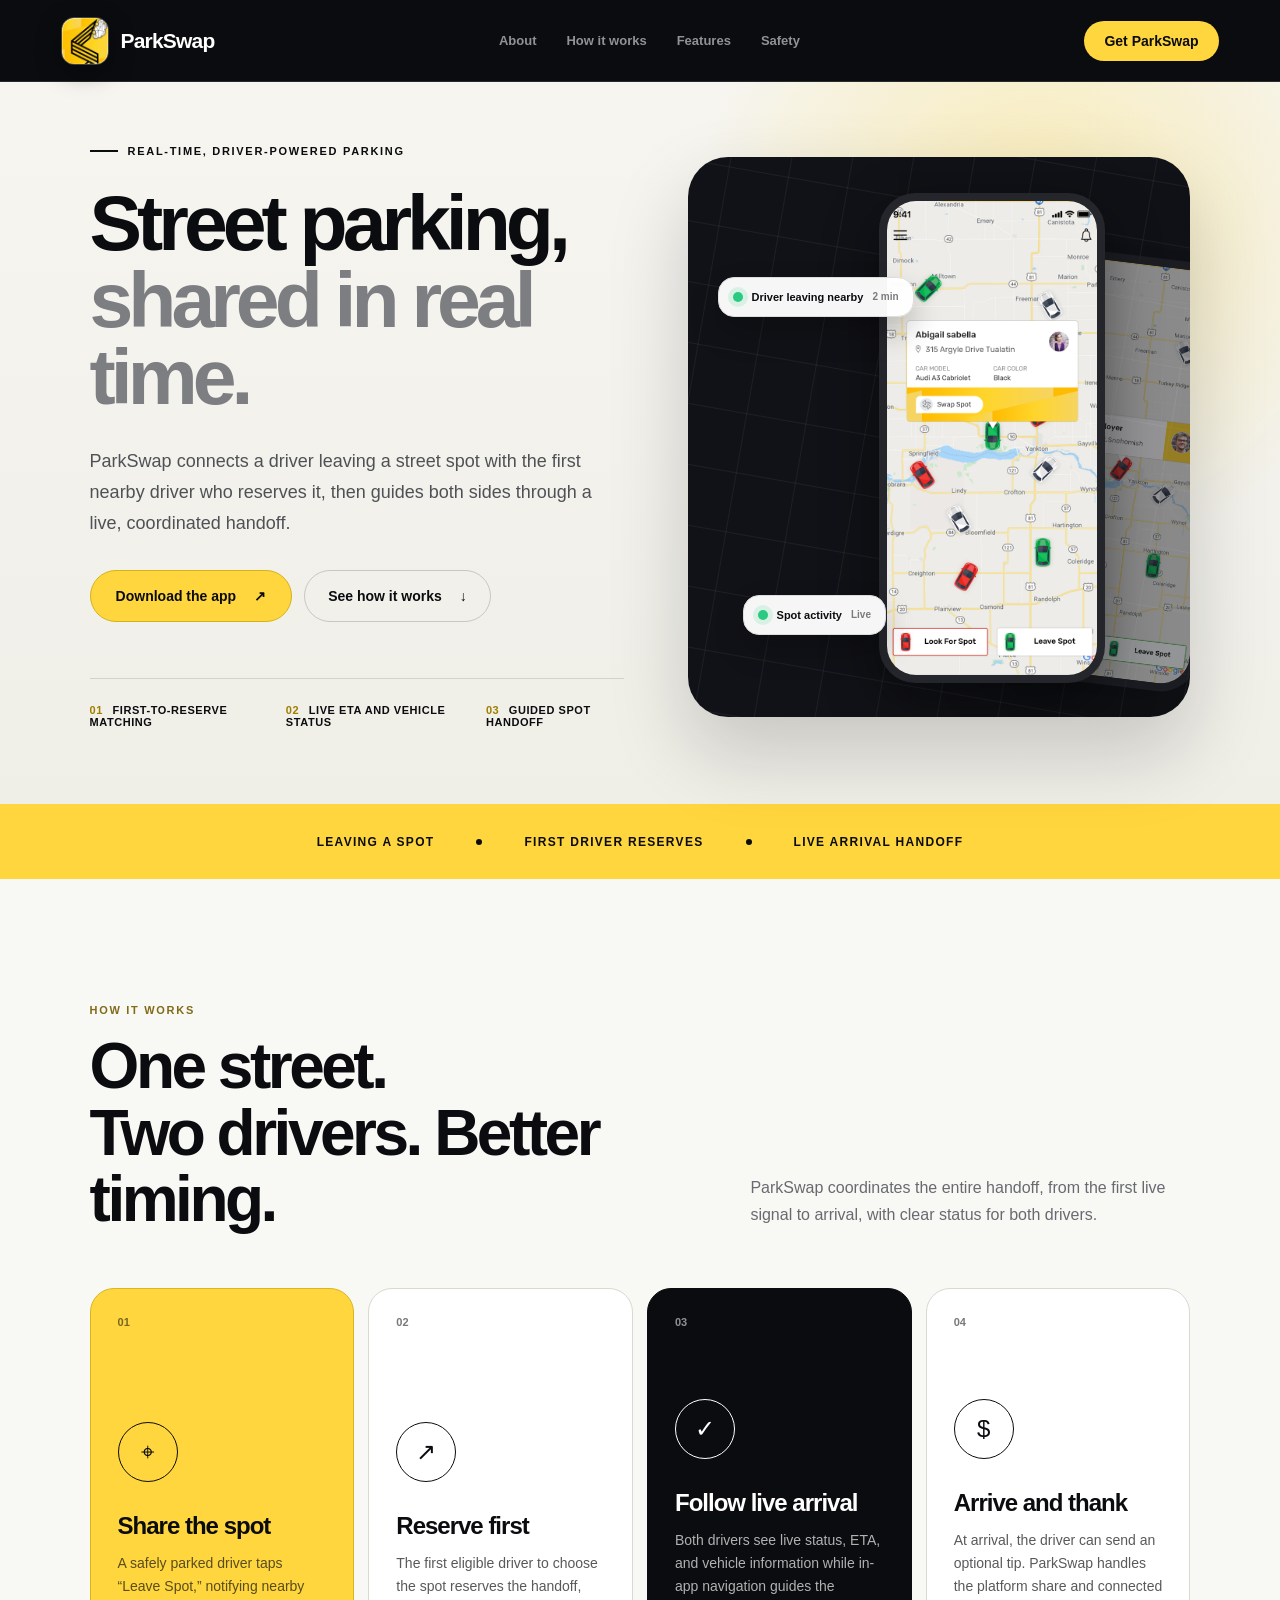
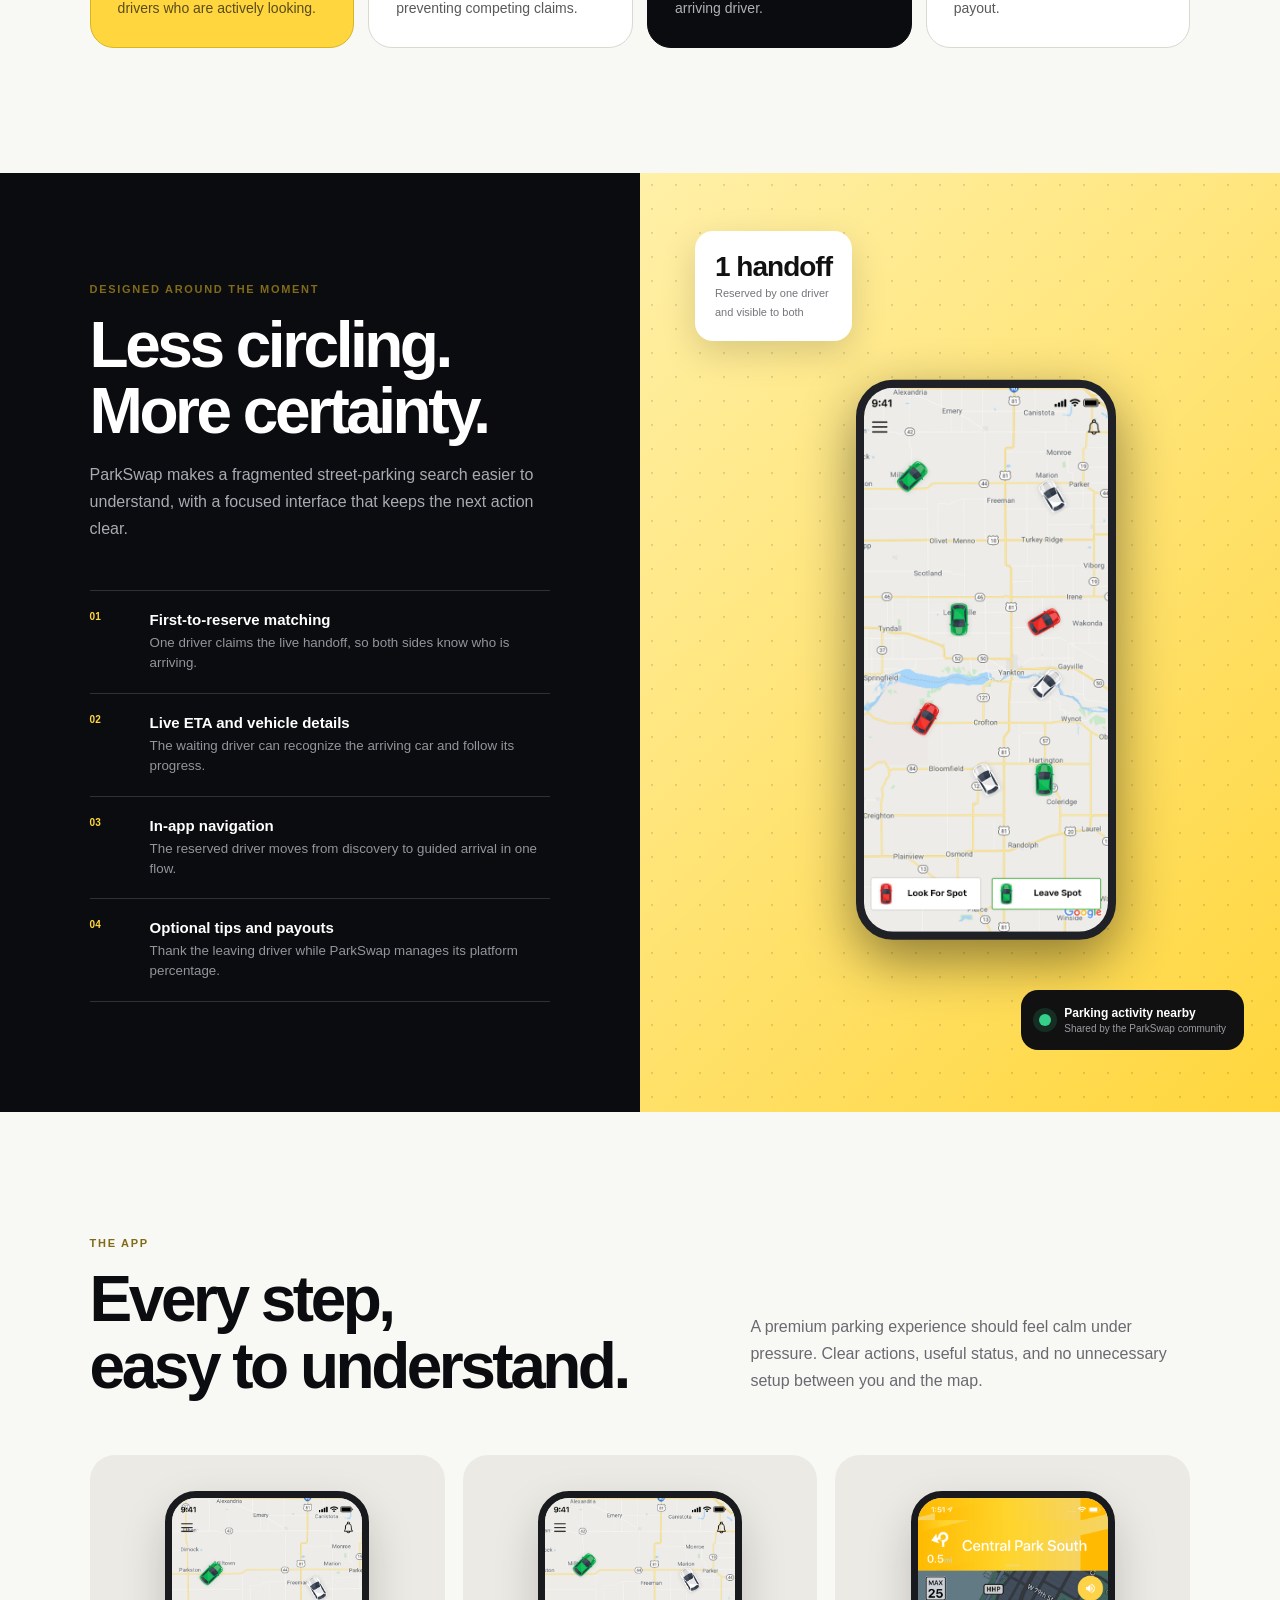
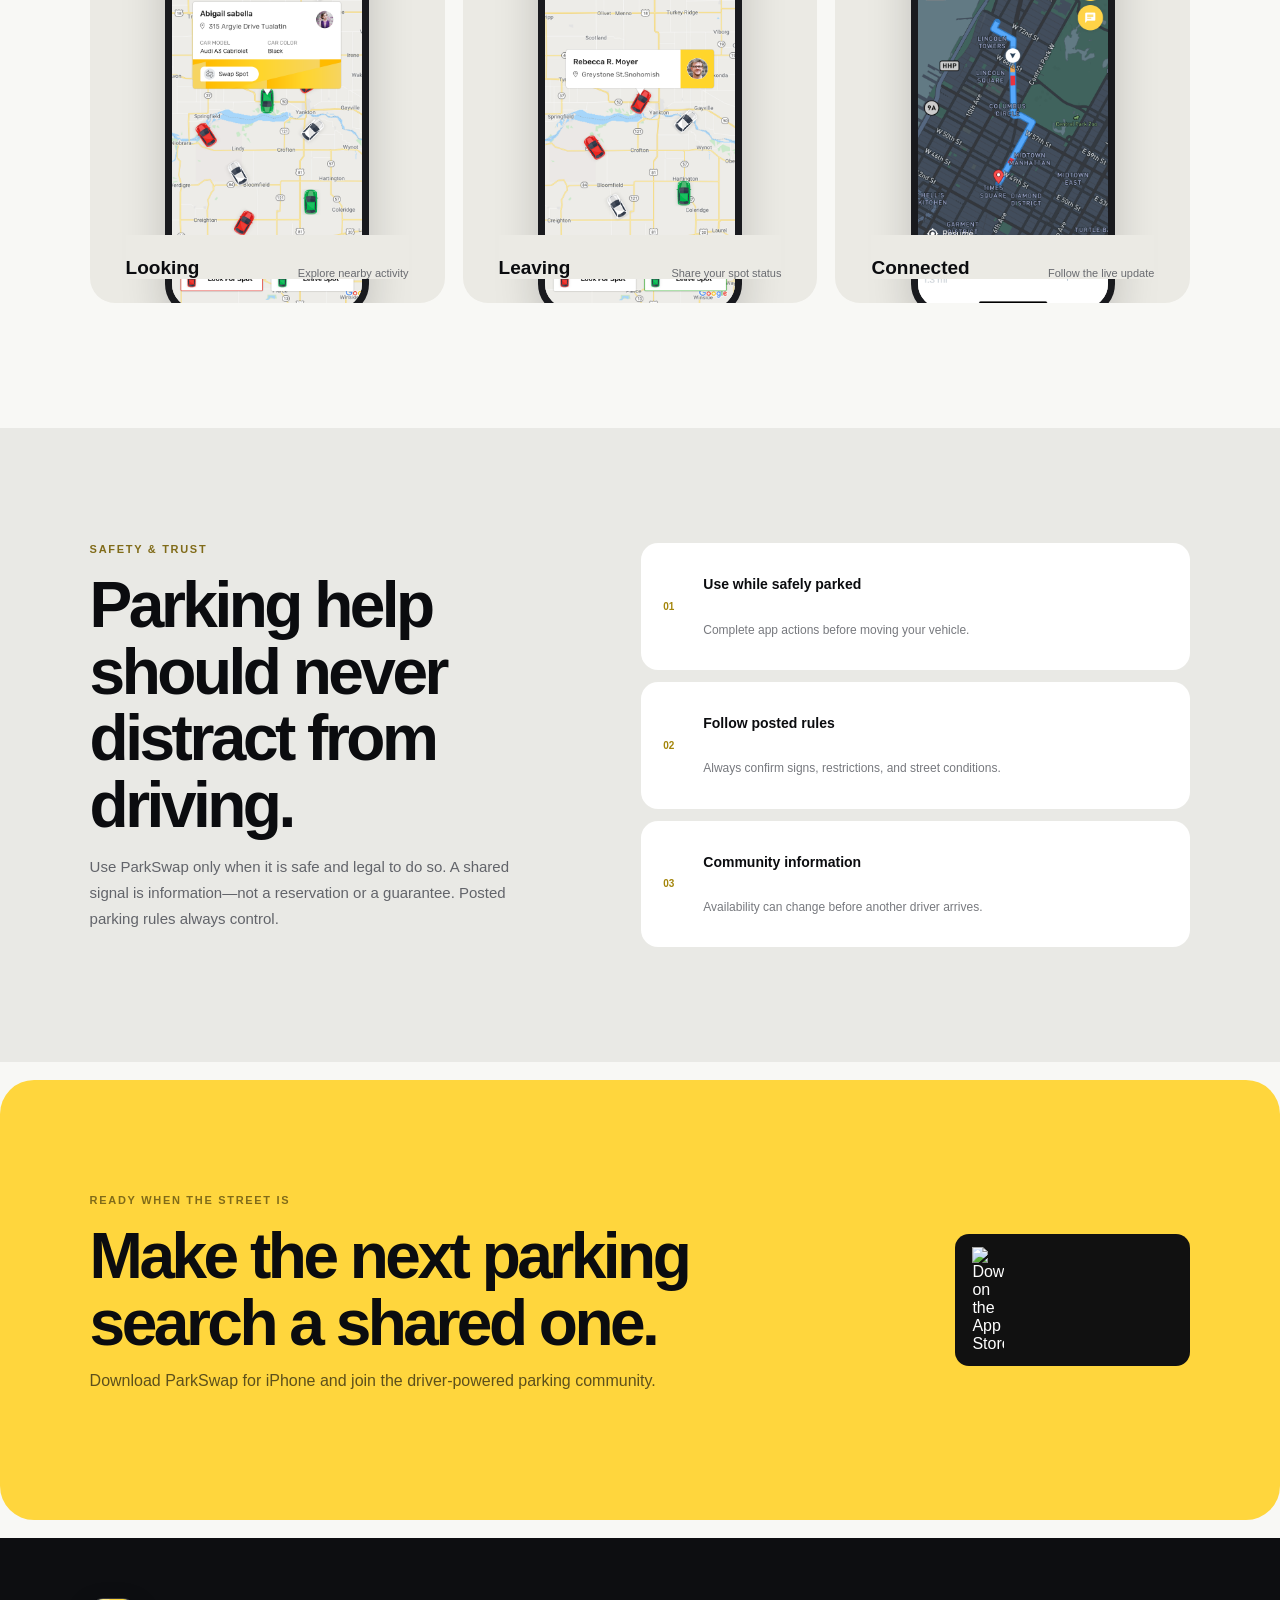
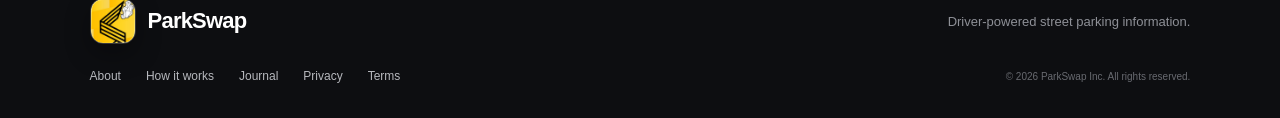
==== commit b45a7b1d: "Use official App Store badge Use reliable production asset paths and consistent ParkSwap branding." ====
--- a/index.html
+++ b/index.html
@@ -9,8 +9,8 @@
   <meta property="og:title" content="ParkSwap — Street parking, shared in real time">
   <meta property="og:description" content="Live, driver-powered street parking information for a coordinated spot handoff.">
   <meta property="og:url" content="https://parkswap.com/">
-  <link rel="icon" type="image/png" href="assets/parkswap-app-icon.png">
-  <link rel="apple-touch-icon" href="assets/parkswap-app-icon.png">
+  <link rel="icon" type="image/png" href="parkswap-app-icon.png">
+  <link rel="apple-touch-icon" href="parkswap-app-icon.png">
   <title>ParkSwap — Street parking, shared in real time</title>
   <link rel="preconnect" href="https://fonts.googleapis.com">
   <link rel="preconnect" href="https://fonts.gstatic.com" crossorigin>
@@ -20,7 +20,7 @@
 <body>
   <header class="site-header">
     <a class="brand" href="#top" aria-label="ParkSwap home">
-      <img class="brand-app-icon" src="assets/parkswap-app-icon.png" alt="">
+      <img class="brand-app-icon" src="parkswap-app-icon.png" alt="">
       <span>ParkSwap</span>
     </a>
     <nav aria-label="Primary navigation">
@@ -54,10 +54,10 @@
         <div class="signal signal-one"><i></i><span>Driver leaving nearby</span><strong>2 min</strong></div>
         <div class="signal signal-two"><i></i><span>Spot activity</span><strong>Live</strong></div>
         <div class="phone phone-main">
-          <img src="assets/looking-parking.png" alt="ParkSwap map showing nearby parking activity">
+          <img src="looking-parking.png" alt="ParkSwap map showing nearby parking activity">
         </div>
         <div class="phone phone-back">
-          <img src="assets/leaving-parking.png" alt="ParkSwap leave-spot flow">
+          <img src="leaving-parking.png" alt="ParkSwap leave-spot flow">
         </div>
       </div>
     </section>
@@ -114,7 +114,7 @@
       <div class="feature-visual">
         <div class="feature-stat"><strong>1 handoff</strong><span>Reserved by one driver<br>and visible to both</span></div>
         <div class="phone feature-phone">
-          <img src="assets/parking-map.png" alt="ParkSwap map interface">
+          <img src="parking-map.png" alt="ParkSwap map interface">
         </div>
         <div class="feature-note"><i></i><span><b>Parking activity nearby</b><small>Shared by the ParkSwap community</small></span></div>
       </div>
@@ -126,9 +126,9 @@
         <p>A premium parking experience should feel calm under pressure. Clear actions, useful status, and no unnecessary setup between you and the map.</p>
       </div>
       <div class="app-gallery">
-        <figure><img src="assets/looking-parking.png" alt="Looking for parking in ParkSwap"><figcaption><b>Looking</b><span>Explore nearby activity</span></figcaption></figure>
-        <figure><img src="assets/leaving-parking.png" alt="Leaving a parking spot in ParkSwap"><figcaption><b>Leaving</b><span>Share your spot status</span></figcaption></figure>
-        <figure><img src="assets/tracking.png" alt="Following a spot in ParkSwap"><figcaption><b>Connected</b><span>Follow the live update</span></figcaption></figure>
+        <figure><img src="looking-parking.png" alt="Looking for parking in ParkSwap"><figcaption><b>Looking</b><span>Explore nearby activity</span></figcaption></figure>
+        <figure><img src="leaving-parking.png" alt="Leaving a parking spot in ParkSwap"><figcaption><b>Leaving</b><span>Share your spot status</span></figcaption></figure>
+        <figure><img src="tracking.png" alt="Following a spot in ParkSwap"><figcaption><b>Connected</b><span>Follow the live update</span></figcaption></figure>
       </div>
     </section>
 
@@ -152,9 +152,8 @@
         <p>Download ParkSwap for iPhone and join the driver-powered parking community.</p>
       </div>
       <div class="store-actions">
-        <a href="https://apps.apple.com/us/app/parkswap-swap-your-spot/id1494510599" target="_blank" rel="noopener" aria-label="Download ParkSwap on the App Store">
-          <svg class="store-icon" aria-hidden="true" viewBox="0 0 384 512"><path fill="currentColor" d="M279.6 258.9c-.2-36.7 16.4-64.4 50-84.8-18.8-26.9-47.2-41.7-84.7-44.6-35.5-2.8-74.3 20.7-88.5 20.7-15 0-49.4-19.7-72.6-19.7C34.5 131.3 0 170.3 0 249.7c0 23.5 4.3 47.8 12.9 72.9 11.5 33.5 53 115.5 96.3 114.1 22.6-.5 38.6-16 68-16 28.4 0 43.2 16 68.2 16 43.7-.6 81.3-75.1 92.2-108.7-58.6-27.5-58.1-67.4-58.1-69.1zm-23.2-164.2c27.3-32.4 24.8-61.9 24-72.5-24.1 1.4-52 16.4-67.9 34.9-17.5 19.8-27.8 44.3-25.6 71.9 26.1 2 49.9-11.4 68-33.3z"/></svg>
-          <small>Download on the</small><b>App Store</b>
+        <a class="app-store-link" href="https://apps.apple.com/us/app/parkswap-swap-your-spot/id1494510599" target="_blank" rel="noopener" aria-label="Download ParkSwap on the App Store">
+          <img class="app-store-badge" src="https://toolbox.marketingtools.apple.com/api/badges/download-on-the-app-store/black/en-us?size=250x83" alt="Download on the App Store">
         </a>
       </div>
     </section>
@@ -162,7 +161,7 @@
 
   <footer>
     <a class="brand brand-footer" href="#top" aria-label="ParkSwap home">
-      <img class="brand-app-icon" src="assets/parkswap-app-icon.png" alt="">
+      <img class="brand-app-icon" src="parkswap-app-icon.png" alt="">
       <span>ParkSwap</span>
     </a>
     <p>Driver-powered street parking information.</p>
--- a/styles.css
+++ b/styles.css
@@ -4,3 +4,4 @@
 @media(max-width:700px){.site-header{padding:0 20px;height:70px}.site-header .button-small{display:none}.section-shell{padding-left:20px;padding-right:20px}.hero{padding-top:110px;padding-bottom:30px;gap:35px}.hero h1{font-size:50px;letter-spacing:-3px}.hero-lead{font-size:15px}.hero-actions .button{width:100%}.trust-row{margin-top:34px}.hero-visual{height:445px;border-radius:28px}.phone-main{height:395px;width:184px;right:24px;top:24px}.phone-back{display:none}.signal-one{left:14px;top:85px}.signal-two{left:20px;bottom:50px}.value-strip{height:auto;padding:18px 20px;justify-content:flex-start;overflow:hidden;gap:18px;white-space:nowrap}.value-strip span{font-size:9px}.section-pad{padding-top:80px;padding-bottom:80px}.section-heading h2,.split-copy h2,.safety-copy h2,.download-section h2{font-size:42px;letter-spacing:-2.5px}.steps{grid-template-columns:1fr}.step-card{min-height:300px}.split-copy{padding:80px 20px}.feature-visual{min-height:570px}.feature-phone{height:450px;width:210px}.feature-stat{top:25px;left:15px}.feature-note{bottom:28px;right:12px}.app-gallery{grid-template-columns:1fr}.app-gallery img{width:68%;max-height:490px}.safety-section{padding:80px 20px}.safety-grid>div{grid-template-columns:35px 1fr}.download-section{border-radius:25px;padding-top:65px;padding-bottom:65px}.store-actions{display:grid}.store-actions a{width:100%}footer{grid-template-columns:1fr;padding:55px 20px 30px}footer p,footer small{text-align:left}footer>div{flex-wrap:wrap}}
 .site-header{background:#0b0c0f;color:#fff;border-bottom-color:rgba(255,255,255,.12)}.site-header .brand{color:#fff;font-size:21px;letter-spacing:-.8px}.site-header .brand-app-icon{height:48px;width:48px;display:block;object-fit:cover;border-radius:13px;border:1px solid rgba(255,255,255,.22);box-shadow:0 8px 24px rgba(0,0,0,.35)}.site-header nav a{color:#c5c6ca}.site-header nav a:hover{color:#fff}.site-header .button-dark{background:#ffd63d;color:#0b0c0f}.brand-footer{color:#fff;font-size:22px;font-weight:800;letter-spacing:-.8px;gap:12px}.brand-footer .brand-app-icon{height:46px;width:46px;display:block;object-fit:cover;border-radius:13px;border:1px solid rgba(255,255,255,.18);box-shadow:0 10px 26px rgba(0,0,0,.32)}body{font-family:Inter,-apple-system,BlinkMacSystemFont,"Segoe UI",sans-serif}
 @media(max-width:700px){.site-header .brand-app-icon{height:42px;width:42px;border-radius:11px}.site-header .brand{font-size:19px}.brand-footer .brand-app-icon{height:42px;width:42px;border-radius:11px}.brand-footer{font-size:20px}}
+.store-icon{grid-row:1/3;width:25px;height:31px;align-self:center;justify-self:center;display:block}
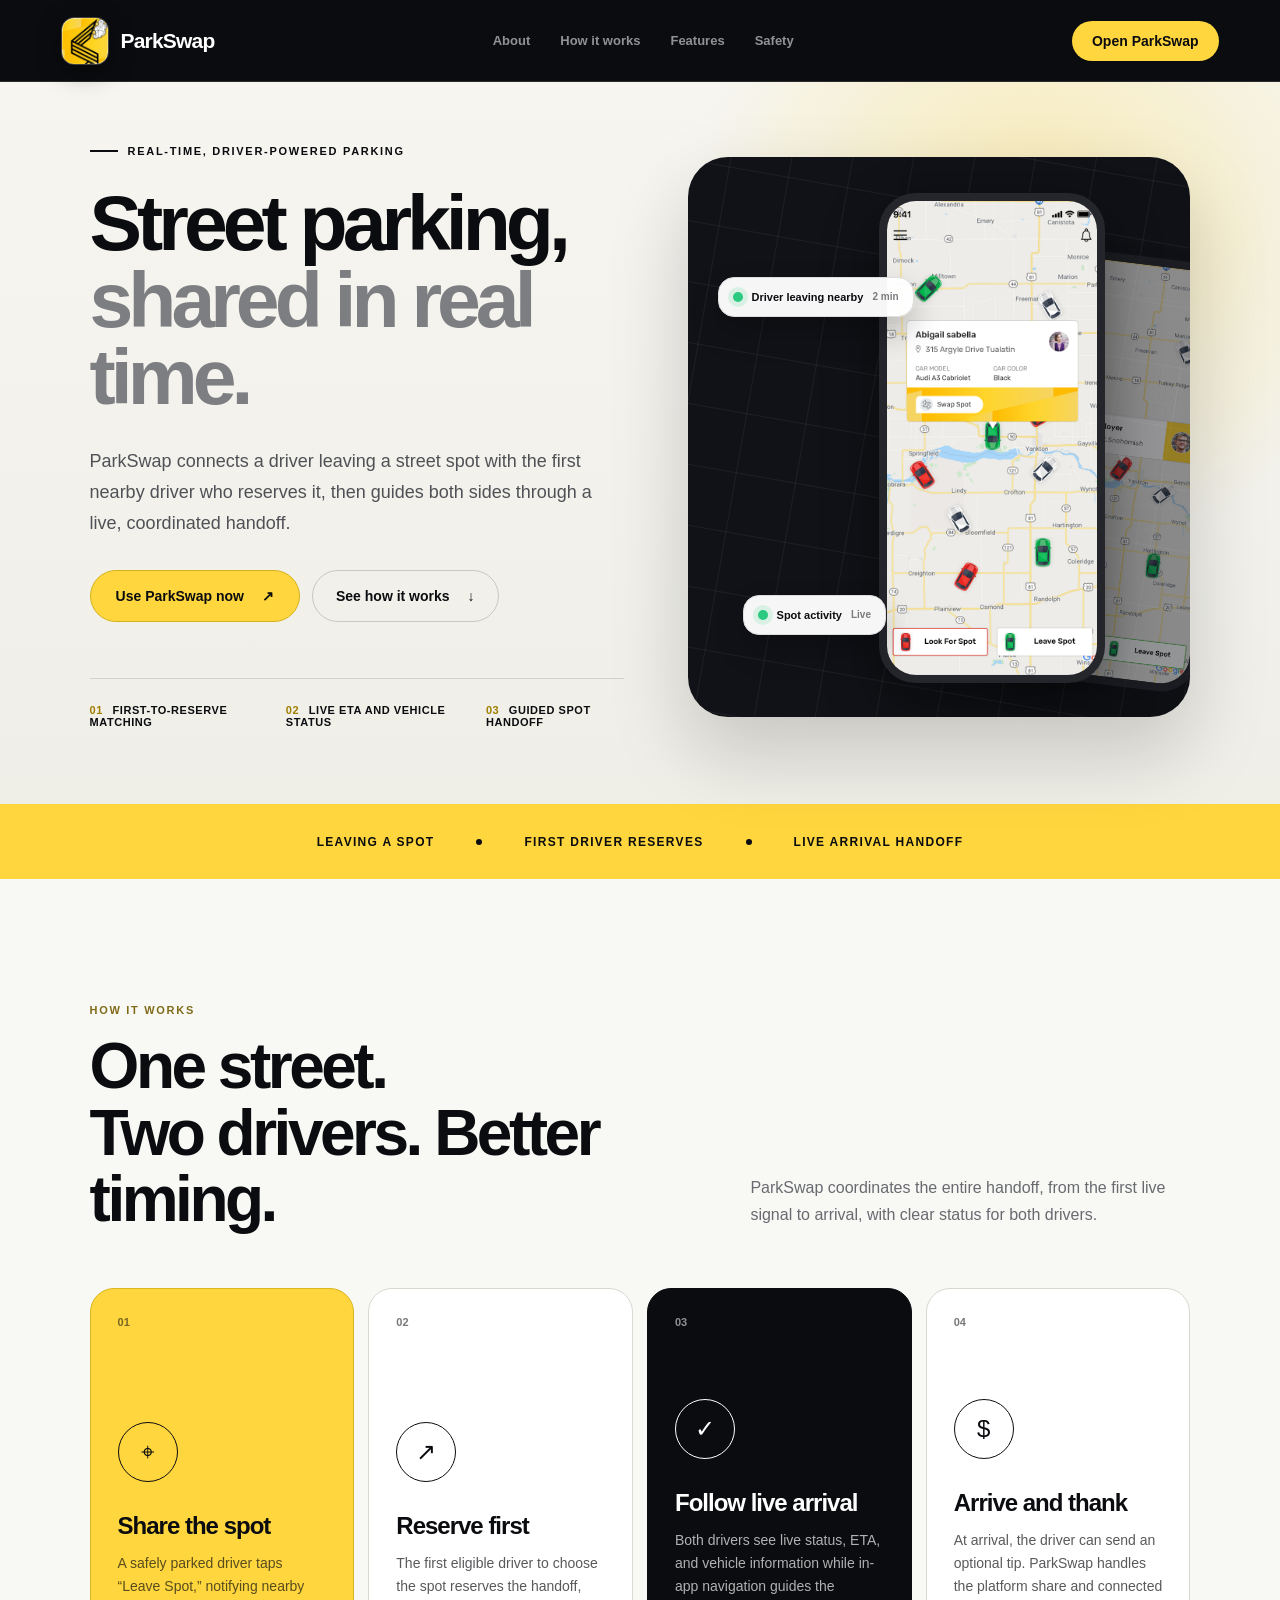
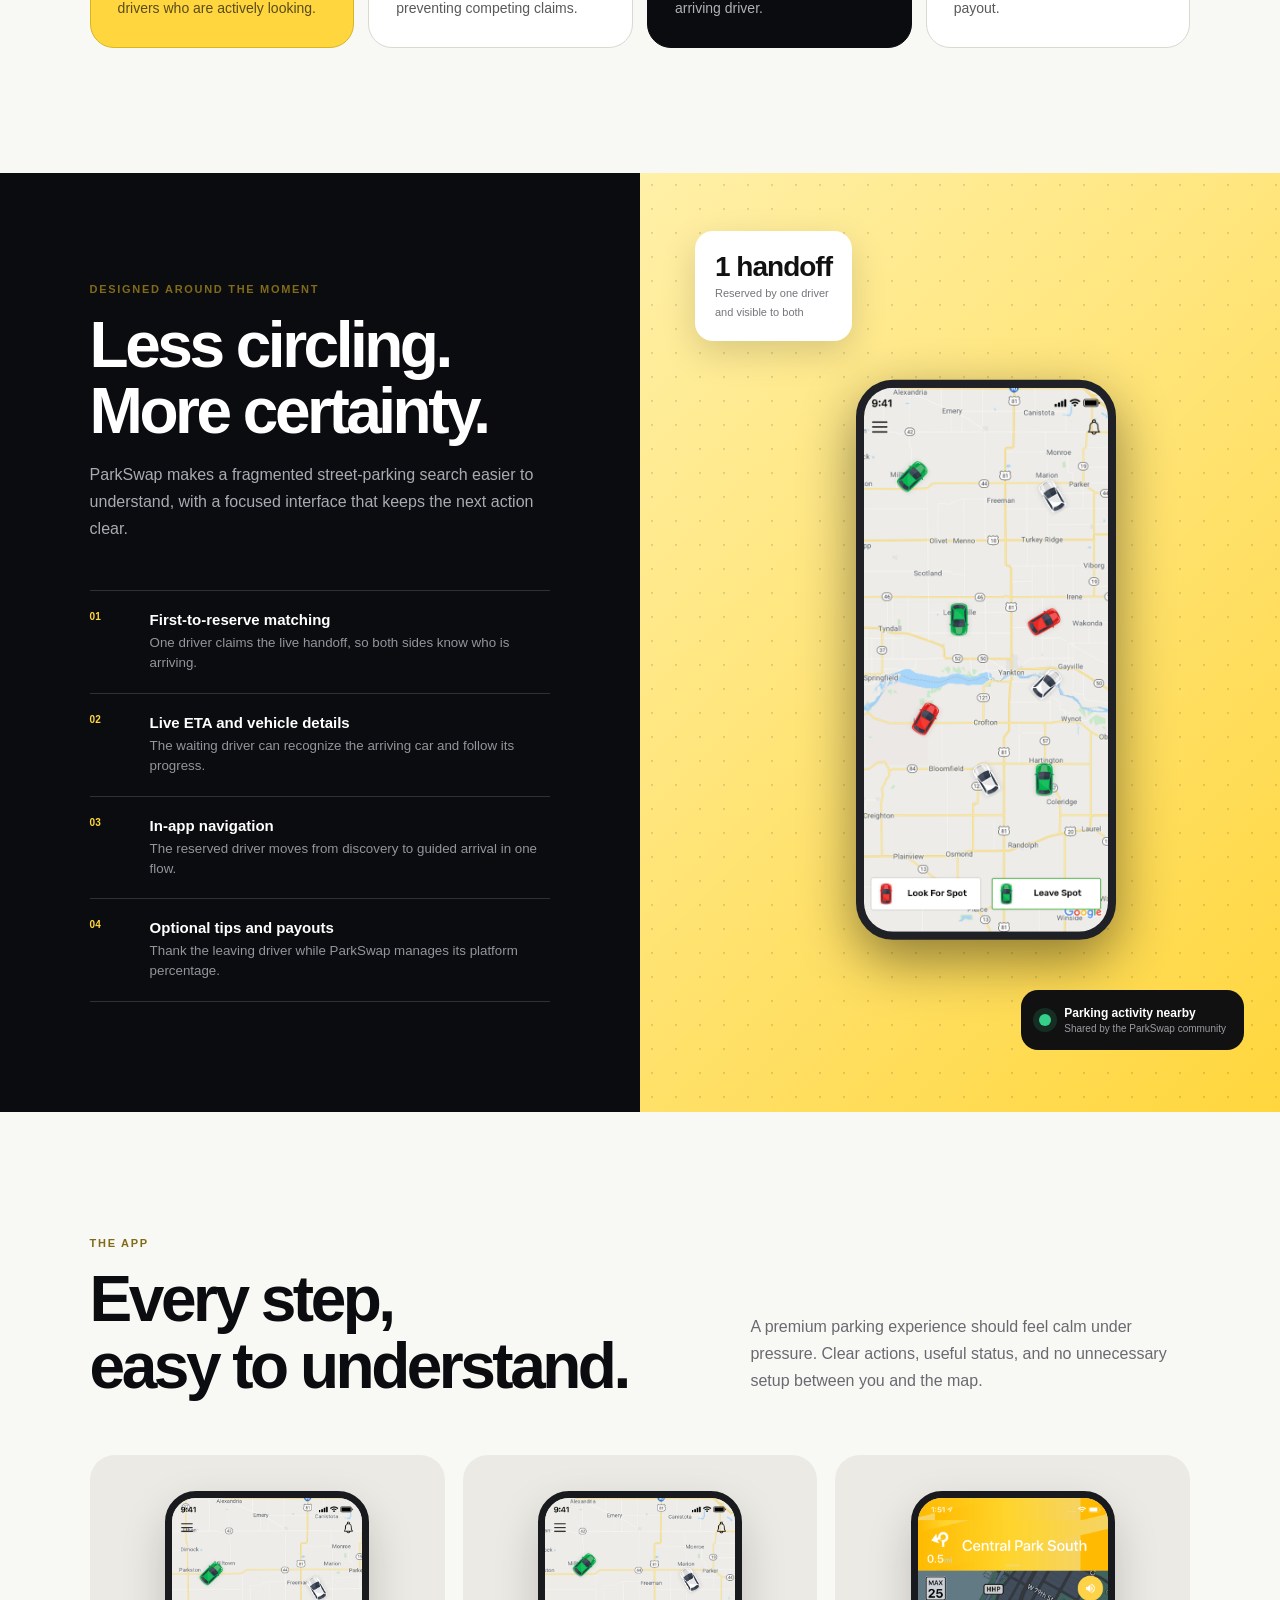
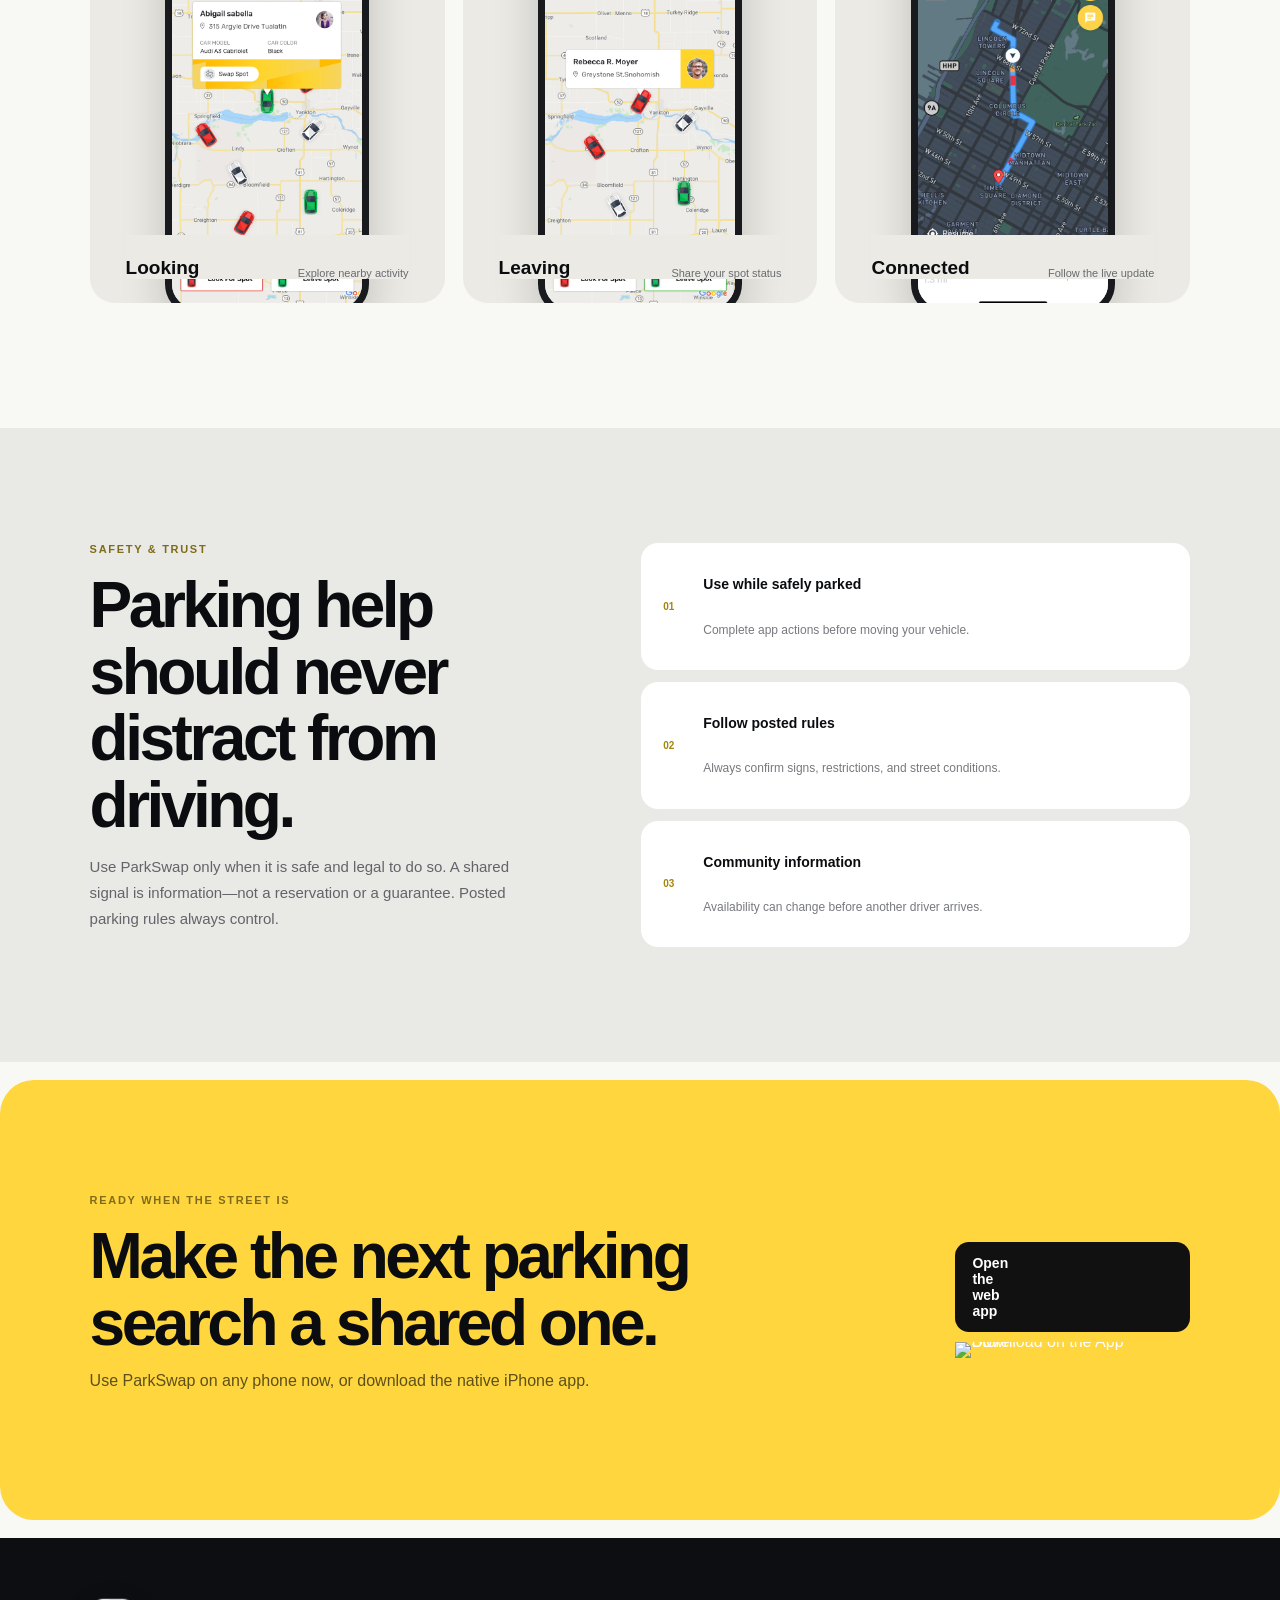
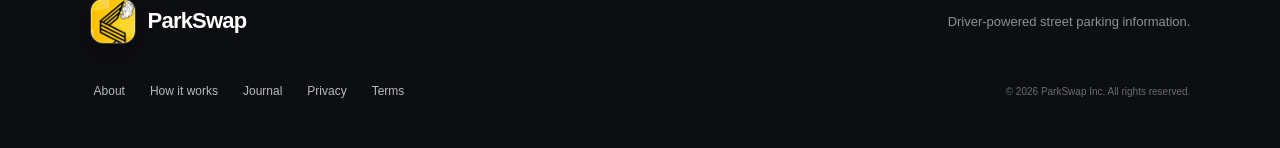
==== commit f8519e76: "Change download links to open web app Updated links and text to promote the web app version of ParkS" ====
--- a/index.html
+++ b/index.html
@@ -29,7 +29,7 @@
       <a href="#features">Features</a>
       <a href="#safety">Safety</a>
     </nav>
-    <a class="button button-small button-dark" href="#download">Get ParkSwap</a>
+    <a class="button button-small button-dark" href="app/">Open ParkSwap</a>
   </header>
 
   <main id="top">
@@ -39,7 +39,7 @@
         <h1>Street parking,<br><em>shared in real time.</em></h1>
         <p class="hero-lead">ParkSwap connects a driver leaving a street spot with the first nearby driver who reserves it, then guides both sides through a live, coordinated handoff.</p>
         <div class="hero-actions">
-          <a class="button button-primary" href="#download">Download the app <span>↗</span></a>
+          <a class="button button-primary" href="app/">Use ParkSwap now <span>↗</span></a>
           <a class="button button-quiet" href="#how">See how it works <span>↓</span></a>
         </div>
         <div class="trust-row" aria-label="Product principles">
@@ -149,9 +149,10 @@
       <div>
         <span class="kicker">Ready when the street is</span>
         <h2>Make the next parking search a shared one.</h2>
-        <p>Download ParkSwap for iPhone and join the driver-powered parking community.</p>
+        <p>Use ParkSwap on any phone now, or download the native iPhone app.</p>
       </div>
       <div class="store-actions">
+        <a class="button button-dark" href="app/">Open the web app</a>
         <a class="app-store-link" href="https://apps.apple.com/us/app/parkswap-swap-your-spot/id1494510599" target="_blank" rel="noopener" aria-label="Download ParkSwap on the App Store">
           <img class="app-store-badge" src="https://toolbox.marketingtools.apple.com/api/badges/download-on-the-app-store/black/en-us?size=250x83" alt="Download on the App Store">
         </a>
--- a/styles.css
+++ b/styles.css
@@ -5,3 +5,6 @@
 .site-header{background:#0b0c0f;color:#fff;border-bottom-color:rgba(255,255,255,.12)}.site-header .brand{color:#fff;font-size:21px;letter-spacing:-.8px}.site-header .brand-app-icon{height:48px;width:48px;display:block;object-fit:cover;border-radius:13px;border:1px solid rgba(255,255,255,.22);box-shadow:0 8px 24px rgba(0,0,0,.35)}.site-header nav a{color:#c5c6ca}.site-header nav a:hover{color:#fff}.site-header .button-dark{background:#ffd63d;color:#0b0c0f}.brand-footer{color:#fff;font-size:22px;font-weight:800;letter-spacing:-.8px;gap:12px}.brand-footer .brand-app-icon{height:46px;width:46px;display:block;object-fit:cover;border-radius:13px;border:1px solid rgba(255,255,255,.18);box-shadow:0 10px 26px rgba(0,0,0,.32)}body{font-family:Inter,-apple-system,BlinkMacSystemFont,"Segoe UI",sans-serif}
 @media(max-width:700px){.site-header .brand-app-icon{height:42px;width:42px;border-radius:11px}.site-header .brand{font-size:19px}.brand-footer .brand-app-icon{height:42px;width:42px;border-radius:11px}.brand-footer{font-size:20px}}
 .store-icon{grid-row:1/3;width:25px;height:31px;align-self:center;justify-self:center;display:block}
+.store-actions .app-store-link{display:block;background:transparent;padding:0;border-radius:0;line-height:0}.store-actions .app-store-link:hover{transform:translateY(-2px)}.app-store-badge{display:block;width:190px;max-width:100%;height:auto}
+footer>div{gap:17px}footer>div a{display:inline-flex;align-items:center;min-height:44px;padding:0 4px}
+@media(max-width:700px){.site-header .brand-app-icon,.brand-footer .brand-app-icon{height:44px;width:44px}}
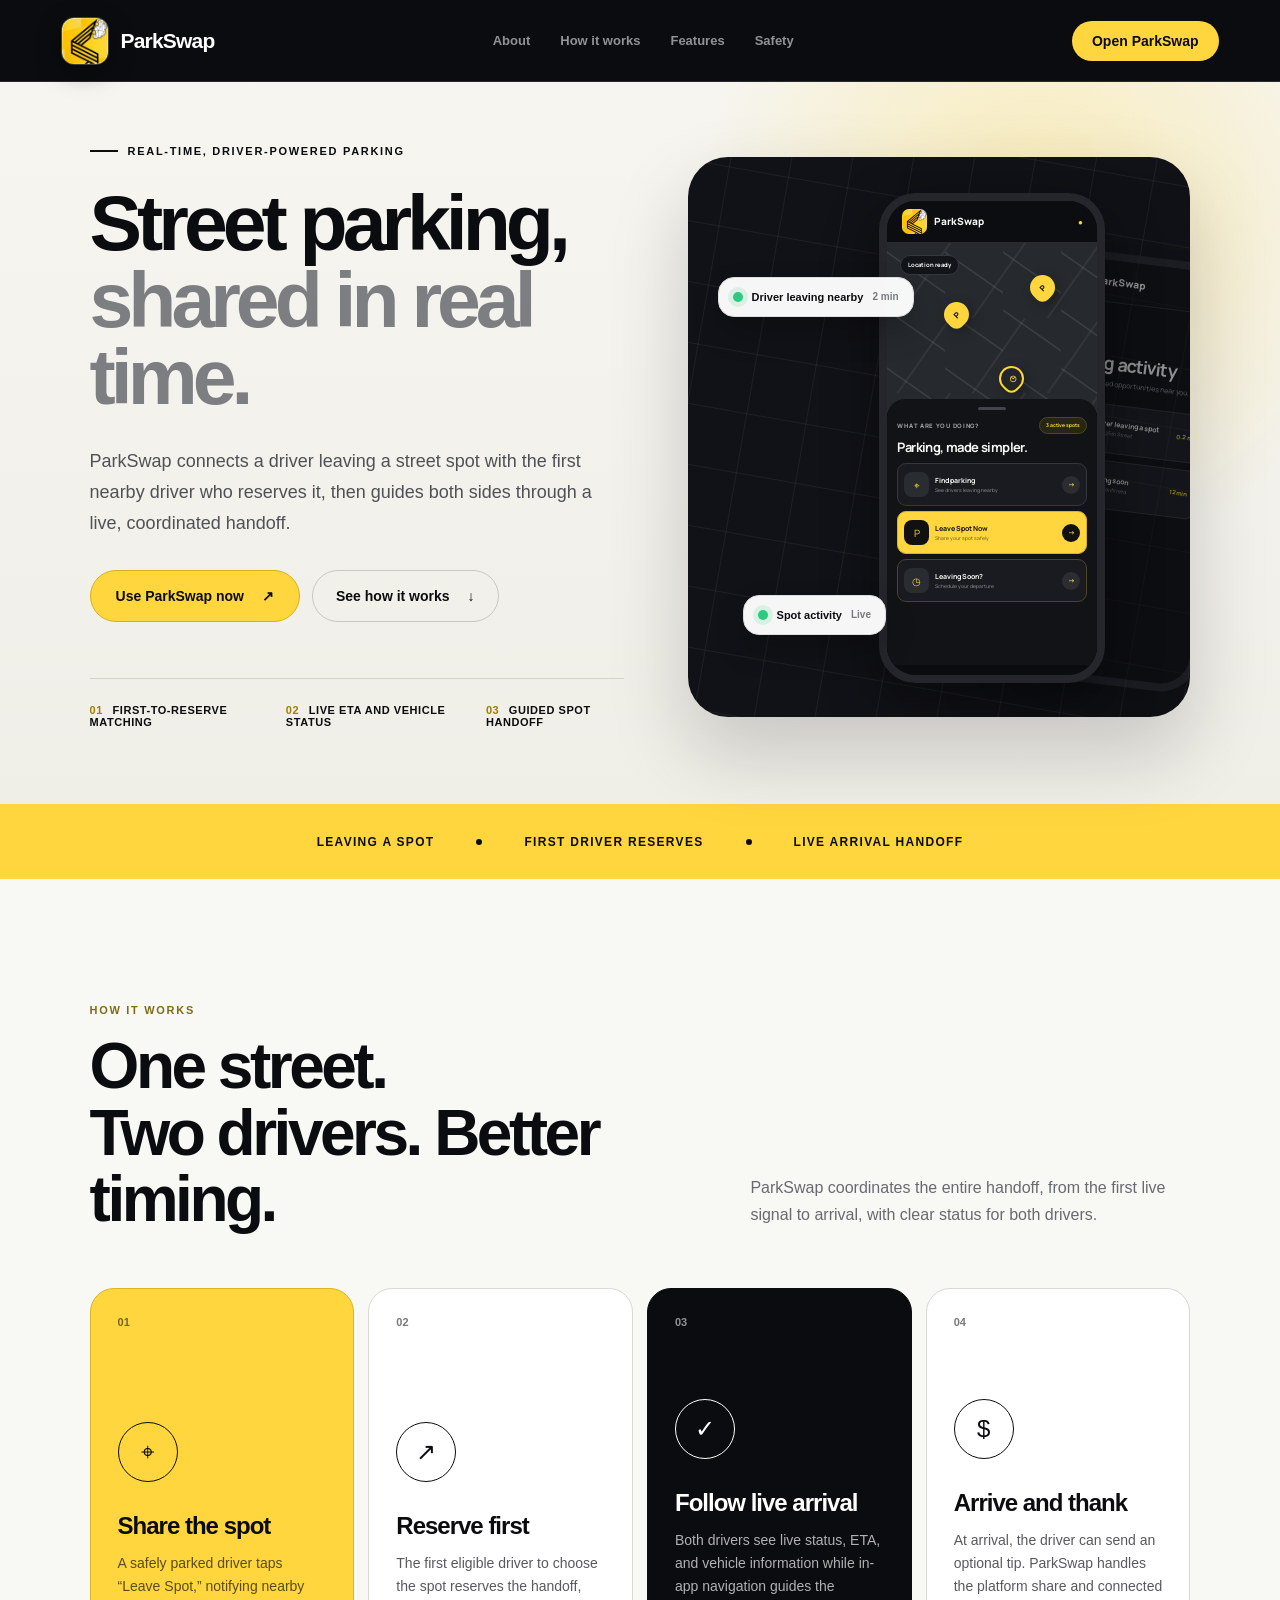
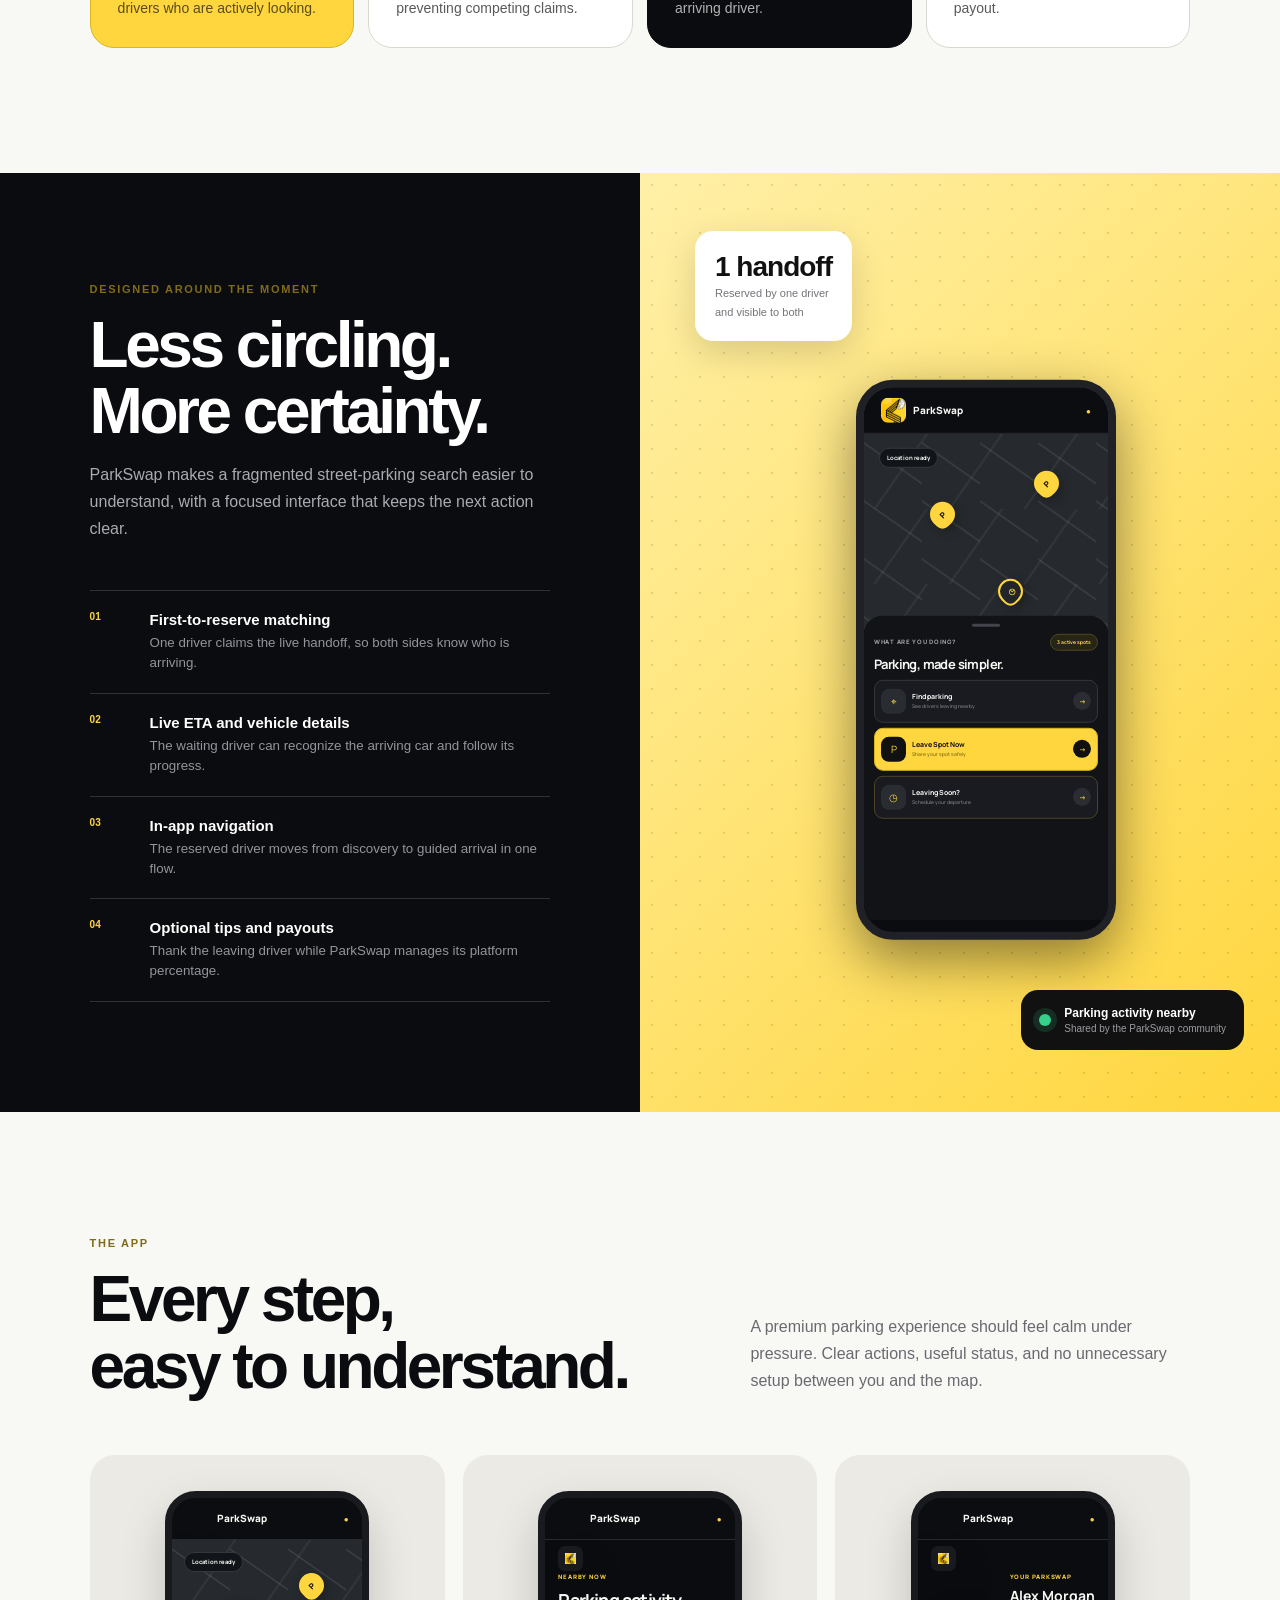
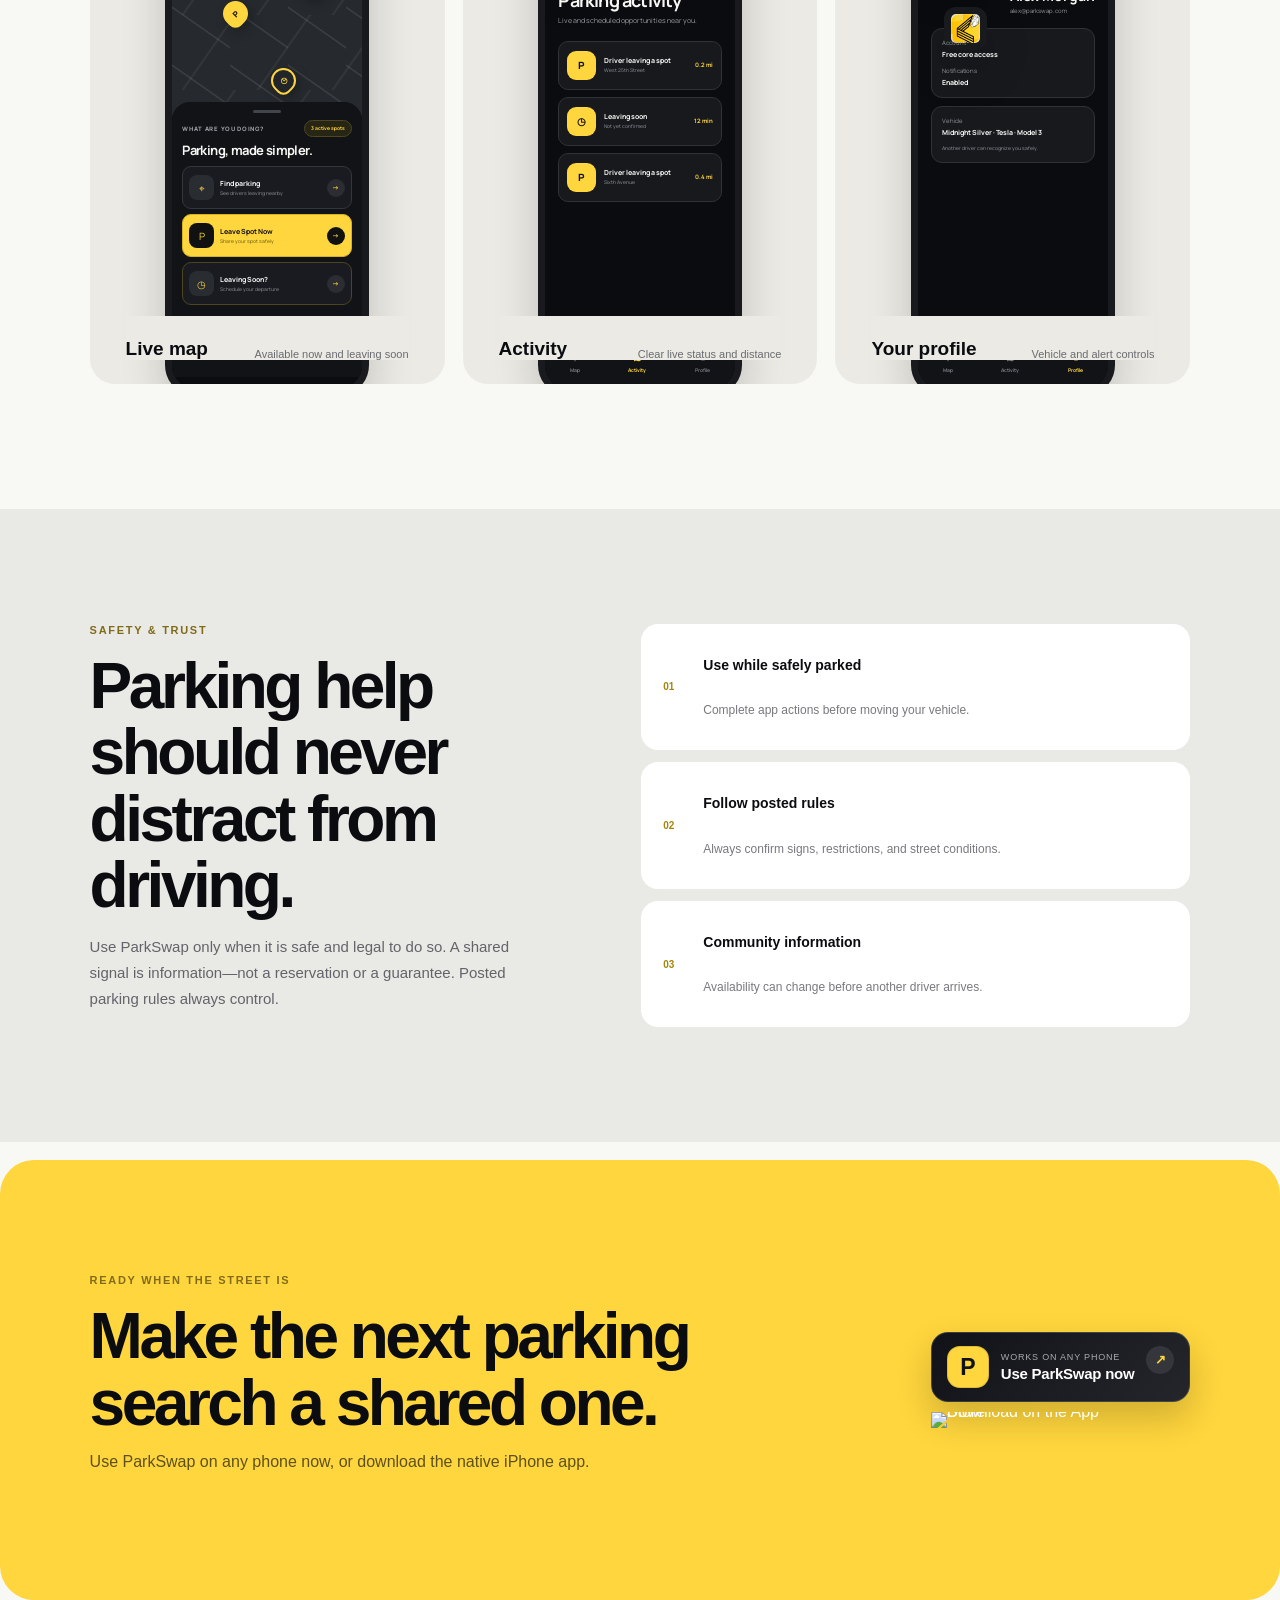
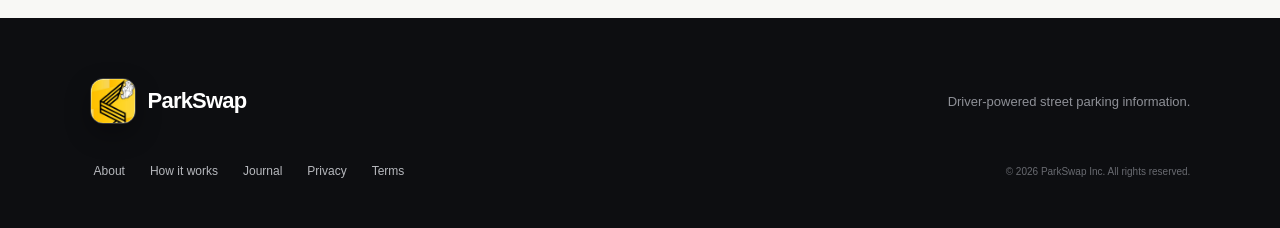
==== commit 9fa01c72: "Unify ParkSwap web app and refresh product previews" ====
--- a/index.html
+++ b/index.html
@@ -29,7 +29,7 @@
       <a href="#features">Features</a>
       <a href="#safety">Safety</a>
     </nav>
-    <a class="button button-small button-dark" href="app/">Open ParkSwap</a>
+    <a class="button button-small button-dark" href="/app/">Open ParkSwap</a>
   </header>
 
   <main id="top">
@@ -39,7 +39,7 @@
         <h1>Street parking,<br><em>shared in real time.</em></h1>
         <p class="hero-lead">ParkSwap connects a driver leaving a street spot with the first nearby driver who reserves it, then guides both sides through a live, coordinated handoff.</p>
         <div class="hero-actions">
-          <a class="button button-primary" href="app/">Use ParkSwap now <span>↗</span></a>
+          <a class="button button-primary" href="/app/">Use ParkSwap now <span>↗</span></a>
           <a class="button button-quiet" href="#how">See how it works <span>↓</span></a>
         </div>
         <div class="trust-row" aria-label="Product principles">
@@ -54,10 +54,16 @@
         <div class="signal signal-one"><i></i><span>Driver leaving nearby</span><strong>2 min</strong></div>
         <div class="signal signal-two"><i></i><span>Spot activity</span><strong>Live</strong></div>
         <div class="phone phone-main">
-          <img src="looking-parking.png" alt="ParkSwap map showing nearby parking activity">
+          <div class="product-screen screen-map" role="img" aria-label="ParkSwap live parking map">
+            <div class="screen-bar"><span><img src="parkswap-app-icon.png" alt="">ParkSwap</span><b>●</b></div>
+            <div class="screen-map-canvas"><i class="screen-pin pin-a">P</i><i class="screen-pin pin-b">P</i><i class="screen-pin pin-c scheduled">◷</i><small>Location ready</small></div>
+            <div class="screen-sheet"><em></em><div class="screen-title"><span>What are you doing?</span><b>3 active spots</b></div><h3>Parking, made simpler.</h3><div class="screen-action"><i>⌖</i><span><b>Find parking</b><small>See drivers leaving nearby</small></span><strong>→</strong></div><div class="screen-action gold"><i>P</i><span><b>Leave Spot Now</b><small>Share your spot safely</small></span><strong>→</strong></div><div class="screen-action soon"><i>◷</i><span><b>Leaving Soon?</b><small>Schedule your departure</small></span><strong>→</strong></div></div>
+          </div>
         </div>
         <div class="phone phone-back">
-          <img src="leaving-parking.png" alt="ParkSwap leave-spot flow">
+          <div class="product-screen screen-activity" role="img" aria-label="ParkSwap parking activity">
+            <div class="screen-bar"><span><img src="parkswap-app-icon.png" alt="">ParkSwap</span><b>●</b></div><div class="screen-page"><small>NEARBY NOW</small><h3>Parking activity</h3><p>Live and scheduled opportunities near you.</p><div class="mini-activity"><i>P</i><span><b>Driver leaving a spot</b><small>West 25th Street</small></span><strong>0.2 mi</strong></div><div class="mini-activity"><i>◷</i><span><b>Leaving soon</b><small>Not yet confirmed</small></span><strong>12 min</strong></div></div>
+          </div>
         </div>
       </div>
     </section>
@@ -114,7 +120,7 @@
       <div class="feature-visual">
         <div class="feature-stat"><strong>1 handoff</strong><span>Reserved by one driver<br>and visible to both</span></div>
         <div class="phone feature-phone">
-          <img src="parking-map.png" alt="ParkSwap map interface">
+          <div class="product-screen screen-map" role="img" aria-label="ParkSwap map interface"><div class="screen-bar"><span><img src="parkswap-app-icon.png" alt="">ParkSwap</span><b>●</b></div><div class="screen-map-canvas"><i class="screen-pin pin-a">P</i><i class="screen-pin pin-b">P</i><i class="screen-pin pin-c scheduled">◷</i><small>Location ready</small></div><div class="screen-sheet"><em></em><div class="screen-title"><span>What are you doing?</span><b>3 active spots</b></div><h3>Parking, made simpler.</h3><div class="screen-action"><i>⌖</i><span><b>Find parking</b><small>See drivers leaving nearby</small></span><strong>→</strong></div><div class="screen-action gold"><i>P</i><span><b>Leave Spot Now</b><small>Share your spot safely</small></span><strong>→</strong></div><div class="screen-action soon"><i>◷</i><span><b>Leaving Soon?</b><small>Schedule your departure</small></span><strong>→</strong></div></div></div>
         </div>
         <div class="feature-note"><i></i><span><b>Parking activity nearby</b><small>Shared by the ParkSwap community</small></span></div>
       </div>
@@ -126,9 +132,9 @@
         <p>A premium parking experience should feel calm under pressure. Clear actions, useful status, and no unnecessary setup between you and the map.</p>
       </div>
       <div class="app-gallery">
-        <figure><img src="looking-parking.png" alt="Looking for parking in ParkSwap"><figcaption><b>Looking</b><span>Explore nearby activity</span></figcaption></figure>
-        <figure><img src="leaving-parking.png" alt="Leaving a parking spot in ParkSwap"><figcaption><b>Leaving</b><span>Share your spot status</span></figcaption></figure>
-        <figure><img src="tracking.png" alt="Following a spot in ParkSwap"><figcaption><b>Connected</b><span>Follow the live update</span></figcaption></figure>
+        <figure><div class="gallery-phone"><div class="product-screen screen-map"><div class="screen-bar"><span><img src="parkswap-app-icon.png" alt="">ParkSwap</span><b>●</b></div><div class="screen-map-canvas"><i class="screen-pin pin-a">P</i><i class="screen-pin pin-b">P</i><i class="screen-pin pin-c scheduled">◷</i><small>Location ready</small></div><div class="screen-sheet"><em></em><div class="screen-title"><span>What are you doing?</span><b>3 active spots</b></div><h3>Parking, made simpler.</h3><div class="screen-action"><i>⌖</i><span><b>Find parking</b><small>See drivers leaving nearby</small></span><strong>→</strong></div><div class="screen-action gold"><i>P</i><span><b>Leave Spot Now</b><small>Share your spot safely</small></span><strong>→</strong></div><div class="screen-action soon"><i>◷</i><span><b>Leaving Soon?</b><small>Schedule your departure</small></span><strong>→</strong></div></div></div></div><figcaption><b>Live map</b><span>Available now and leaving soon</span></figcaption></figure>
+        <figure><div class="gallery-phone"><div class="product-screen screen-activity"><div class="screen-bar"><span><img src="parkswap-app-icon.png" alt="">ParkSwap</span><b>●</b></div><div class="screen-page"><small>NEARBY NOW</small><h3>Parking activity</h3><p>Live and scheduled opportunities near you.</p><div class="mini-activity"><i>P</i><span><b>Driver leaving a spot</b><small>West 25th Street</small></span><strong>0.2 mi</strong></div><div class="mini-activity"><i>◷</i><span><b>Leaving soon</b><small>Not yet confirmed</small></span><strong>12 min</strong></div><div class="mini-activity"><i>P</i><span><b>Driver leaving a spot</b><small>Sixth Avenue</small></span><strong>0.4 mi</strong></div></div><div class="screen-nav"><b>⌖<small>Map</small></b><b class="active">≋<small>Activity</small></b><b>○<small>Profile</small></b></div></div></div><figcaption><b>Activity</b><span>Clear live status and distance</span></figcaption></figure>
+        <figure><div class="gallery-phone"><div class="product-screen screen-profile"><div class="screen-bar"><span><img src="parkswap-app-icon.png" alt="">ParkSwap</span><b>●</b></div><div class="screen-page"><div class="profile-preview"><img src="parkswap-app-icon.png" alt=""><span><small>YOUR PARKSWAP</small><h3>Alex Morgan</h3><p>alex@parkswap.com</p></span></div><div class="profile-card"><span>Account <b>Free core access</b></span><span>Notifications <b>Enabled</b></span></div><div class="profile-card"><span>Vehicle <b>Midnight Silver · Tesla · Model 3</b></span><small>Another driver can recognize you safely.</small></div></div><div class="screen-nav"><b>⌖<small>Map</small></b><b>≋<small>Activity</small></b><b class="active">○<small>Profile</small></b></div></div></div><figcaption><b>Your profile</b><span>Vehicle and alert controls</span></figcaption></figure>
       </div>
     </section>
 
@@ -152,7 +158,11 @@
         <p>Use ParkSwap on any phone now, or download the native iPhone app.</p>
       </div>
       <div class="store-actions">
-        <a class="button button-dark" href="app/">Open the web app</a>
+        <a class="web-app-link" href="/app/">
+          <span class="web-app-mark" aria-hidden="true">P</span>
+          <span><small>Works on any phone</small><strong>Use ParkSwap now</strong></span>
+          <b aria-hidden="true">↗</b>
+        </a>
         <a class="app-store-link" href="https://apps.apple.com/us/app/parkswap-swap-your-spot/id1494510599" target="_blank" rel="noopener" aria-label="Download ParkSwap on the App Store">
           <img class="app-store-badge" src="https://toolbox.marketingtools.apple.com/api/badges/download-on-the-app-store/black/en-us?size=250x83" alt="Download on the App Store">
         </a>
--- a/styles.css
+++ b/styles.css
@@ -6,5 +6,10 @@
 @media(max-width:700px){.site-header .brand-app-icon{height:42px;width:42px;border-radius:11px}.site-header .brand{font-size:19px}.brand-footer .brand-app-icon{height:42px;width:42px;border-radius:11px}.brand-footer{font-size:20px}}
 .store-icon{grid-row:1/3;width:25px;height:31px;align-self:center;justify-self:center;display:block}
 .store-actions .app-store-link{display:block;background:transparent;padding:0;border-radius:0;line-height:0}.store-actions .app-store-link:hover{transform:translateY(-2px)}.app-store-badge{display:block;width:190px;max-width:100%;height:auto}
+.store-actions .web-app-link{display:grid;grid-template-columns:42px 1fr 28px;align-items:center;gap:12px;min-width:250px;padding:13px 15px;background:linear-gradient(135deg,#111217,#24262b);color:#fff;border:1px solid rgba(255,255,255,.16);border-radius:17px;box-shadow:0 16px 35px rgba(20,17,4,.2);transition:transform .2s ease,box-shadow .2s ease}.store-actions .web-app-link:hover{transform:translateY(-3px);box-shadow:0 20px 42px rgba(20,17,4,.27)}.web-app-mark{width:42px;height:42px;border-radius:13px;display:grid;place-items:center;background:var(--yellow);color:#111217;font-weight:900;font-size:19px;box-shadow:inset 0 0 0 1px rgba(0,0,0,.12)}.web-app-link>span:nth-child(2){display:grid;gap:3px}.web-app-link small{font-size:9px;color:#a8aab0;text-transform:uppercase;letter-spacing:.8px}.web-app-link strong{font-size:15px;letter-spacing:-.25px}.web-app-link>b{width:28px;height:28px;border-radius:50%;display:grid;place-items:center;background:#34363c;color:var(--yellow);font-size:13px}
 footer>div{gap:17px}footer>div a{display:inline-flex;align-items:center;min-height:44px;padding:0 4px}
 @media(max-width:700px){.site-header .brand-app-icon,.brand-footer .brand-app-icon{height:44px;width:44px}}
+
+/* Product previews use the same visual language as the live ParkSwap web app. */
+.product-screen{height:100%;width:100%;background:#0b0c0f;color:#f7f7f4;font-family:Manrope,Arial,sans-serif;overflow:hidden;position:relative;text-align:left}.screen-bar{height:8.5%;min-height:42px;display:flex;align-items:center;justify-content:space-between;padding:0 7%;background:#0c0d10;border-bottom:1px solid #282a30}.screen-bar>span{display:flex;align-items:center;gap:7px;font-size:10px;font-weight:800}.screen-bar img{width:25px;height:25px;border-radius:7px;object-fit:cover}.screen-bar>b{color:#ffd63d;font-size:8px}.screen-map-canvas{height:36%;position:relative;background:linear-gradient(35deg,transparent 48%,rgba(255,255,255,.09) 49%,rgba(255,255,255,.09) 50%,transparent 51%) 0 0/58px 58px,linear-gradient(125deg,transparent 48%,rgba(255,255,255,.055) 49%,rgba(255,255,255,.055) 50%,transparent 51%) 0 0/75px 75px,#262a2e}.screen-map-canvas>small{position:absolute;left:6%;top:7%;background:#111419;border:1px solid #34373d;border-radius:999px;padding:5px 7px;font-size:6px;font-weight:700}.screen-pin{position:absolute;width:25px;height:25px;border-radius:50% 50% 50% 8px;transform:rotate(-45deg);display:grid;place-items:center;background:#ffd63d;color:#111;font-style:normal;font-size:8px;font-weight:900;box-shadow:0 5px 12px rgba(0,0,0,.28)}.screen-pin::first-letter{transform:rotate(45deg)}.screen-pin.pin-a{left:27%;top:35%}.screen-pin.pin-b{right:20%;top:19%}.screen-pin.pin-c{right:35%;bottom:13%}.screen-pin.scheduled{background:#22262b;color:#ffd63d;border:2px solid #ffd63d}.screen-sheet{height:56%;background:#111317;border-radius:18px 18px 0 0;margin-top:-14px;position:relative;z-index:2;padding:8px 10px}.screen-sheet>em{display:block;width:28px;height:3px;border-radius:99px;background:#42454b;margin:0 auto 7px}.screen-title{display:flex;align-items:center;justify-content:space-between;gap:7px}.screen-title>span{font-size:6px;color:#9da0a6;text-transform:uppercase;letter-spacing:.7px;font-weight:800}.screen-title>b{font-size:5px;color:#ffd63d;background:#272513;border:1px solid #4f4722;border-radius:999px;padding:4px 6px}.screen-sheet h3{font-size:13px;letter-spacing:-.6px;margin:4px 0 7px}.screen-action{min-height:43px;border:1px solid #34363c;border-radius:9px;padding:6px;display:grid;grid-template-columns:25px 1fr 18px;gap:6px;align-items:center;margin-top:5px;background:#191b20}.screen-action>i{width:25px;height:25px;border-radius:8px;background:#292c31;display:grid;place-items:center;color:#ffd63d;font-style:normal;font-size:10px}.screen-action span{display:grid;gap:2px}.screen-action span>b{font-size:7px}.screen-action span>small{font-size:5px;color:#92959b}.screen-action>strong{width:18px;height:18px;border-radius:50%;background:#2b2d32;display:grid;place-items:center;color:#ffd63d;font-size:7px}.screen-action.gold{background:#ffd63d;color:#111;border-color:#d6b322}.screen-action.gold>i,.screen-action.gold>strong{background:#111;color:#ffd63d}.screen-action.gold span>small{color:#64530d}.screen-action.soon{border-color:#4d4422}.screen-page{padding:12% 7% 20%}.screen-page>small,.profile-preview span>small{font-size:6px;letter-spacing:.8px;color:#ffd63d;font-weight:800}.screen-page>h3{font-size:18px;letter-spacing:-.8px;margin:4px 0}.screen-page>p{font-size:7px;line-height:1.5;color:#96999f;margin:0 0 14px}.mini-activity{display:grid;grid-template-columns:30px 1fr auto;gap:7px;align-items:center;padding:9px 8px;margin-bottom:7px;border:1px solid #303238;background:#17191d;border-radius:10px}.mini-activity>i{width:29px;height:29px;border-radius:9px;background:#ffd63d;color:#111;display:grid;place-items:center;font-style:normal;font-size:10px;font-weight:900}.mini-activity span{display:grid;gap:2px}.mini-activity span>b{font-size:7px}.mini-activity span>small{font-size:5px;color:#93969c}.mini-activity>strong{font-size:6px;color:#ffd63d}.screen-nav{position:absolute;left:0;right:0;bottom:0;height:11%;background:#111317;border-top:1px solid #2b2d32;display:flex;justify-content:space-around;align-items:center}.screen-nav>b{font-size:10px;color:#767980;display:grid;gap:2px;text-align:center}.screen-nav>b.active{color:#ffd63d}.screen-nav small{font-size:5px;font-weight:700}.profile-preview{display:flex;align-items:center;gap:9px;margin-bottom:13px}.profile-preview>img{width:43px;height:43px;border-radius:12px}.profile-preview h3{font-size:14px;margin:2px 0}.profile-preview p{font-size:6px;color:#92959b;margin:0}.profile-card{border:1px solid #303238;background:#17191d;border-radius:11px;padding:10px;margin-top:8px;display:grid;gap:8px}.profile-card>span{display:grid;gap:3px;font-size:6px;color:#94979d}.profile-card b{font-size:7px;color:#f6f6f3}.profile-card>small{font-size:5px;color:#94979d}.gallery-phone{width:72%;height:505px;margin:0 auto -80px;border:7px solid #191a1e;border-radius:31px;box-shadow:0 20px 45px rgba(0,0,0,.18);overflow:hidden;background:#0b0c0f}.app-gallery figcaption{z-index:2}.app-gallery figure{min-width:0}
+@media(max-width:700px){.gallery-phone{width:68%;height:490px}.screen-action{min-height:41px}.screen-sheet h3{font-size:12px}}
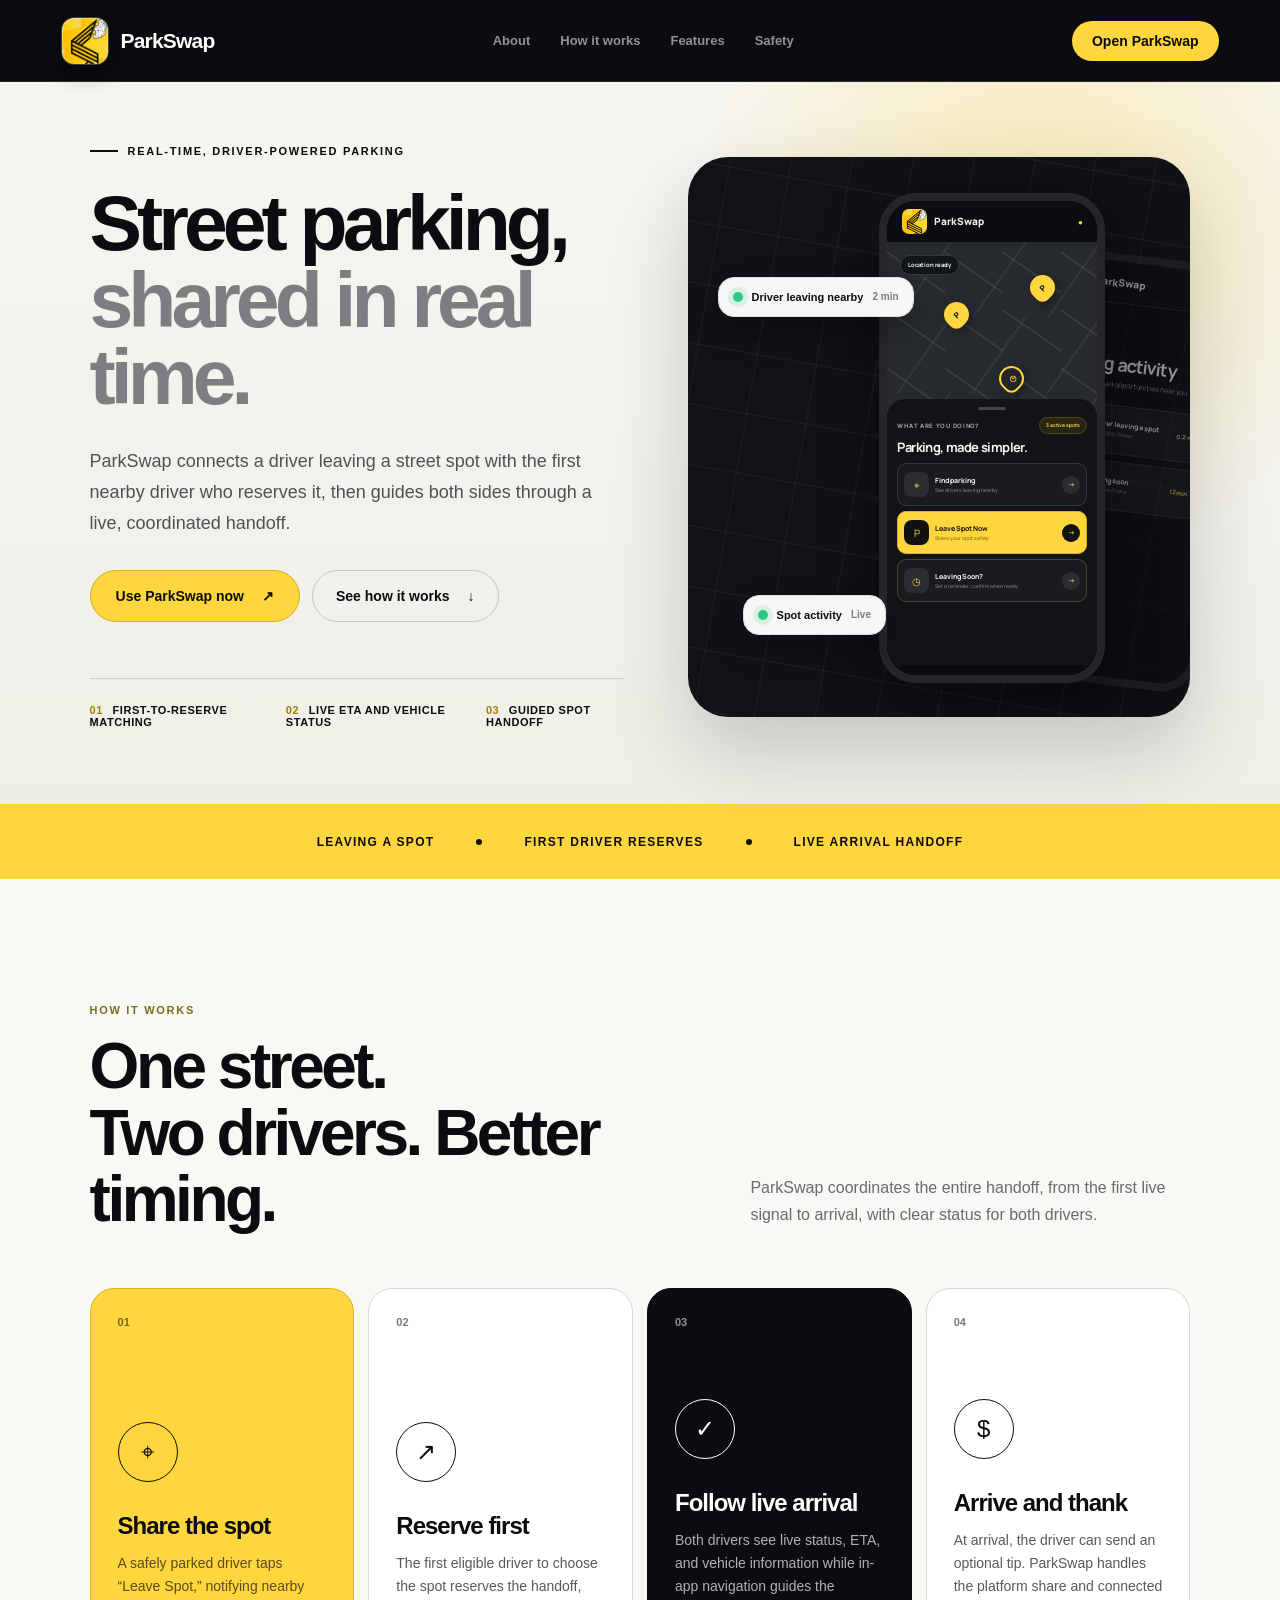
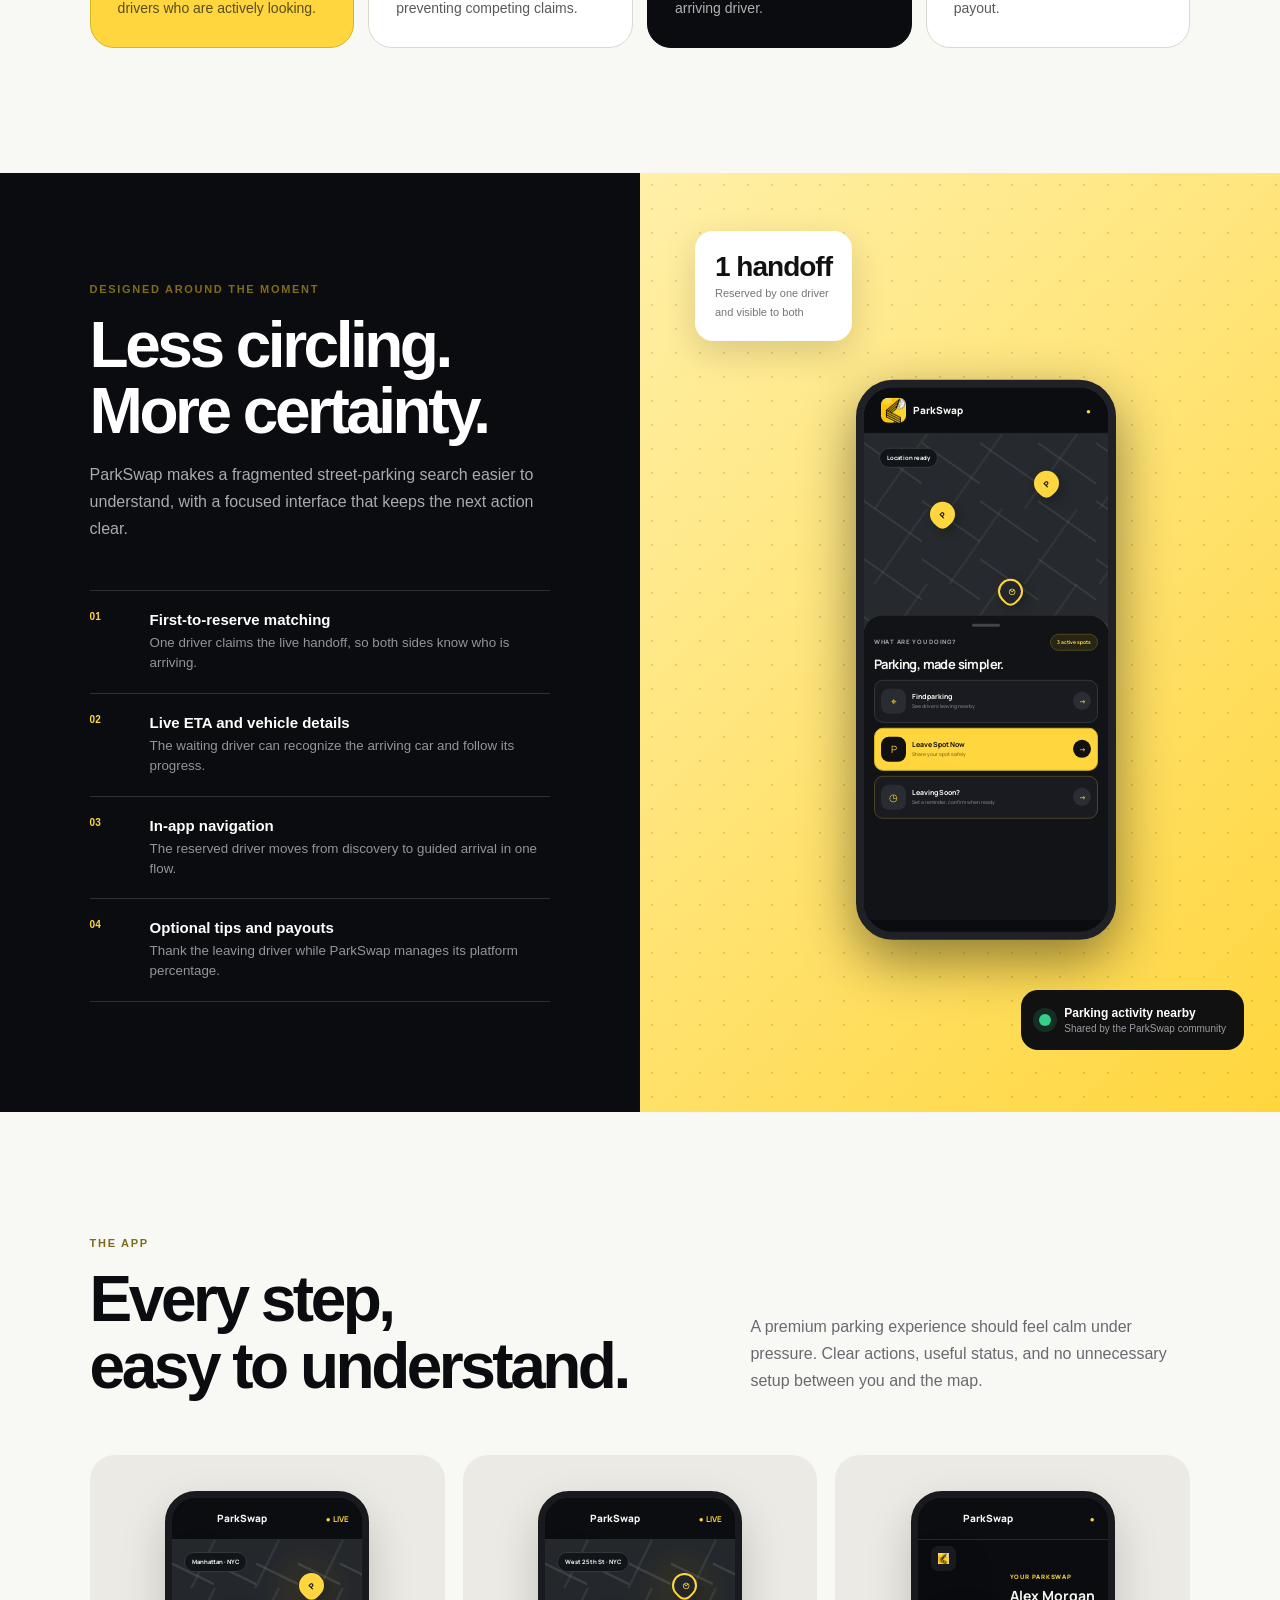
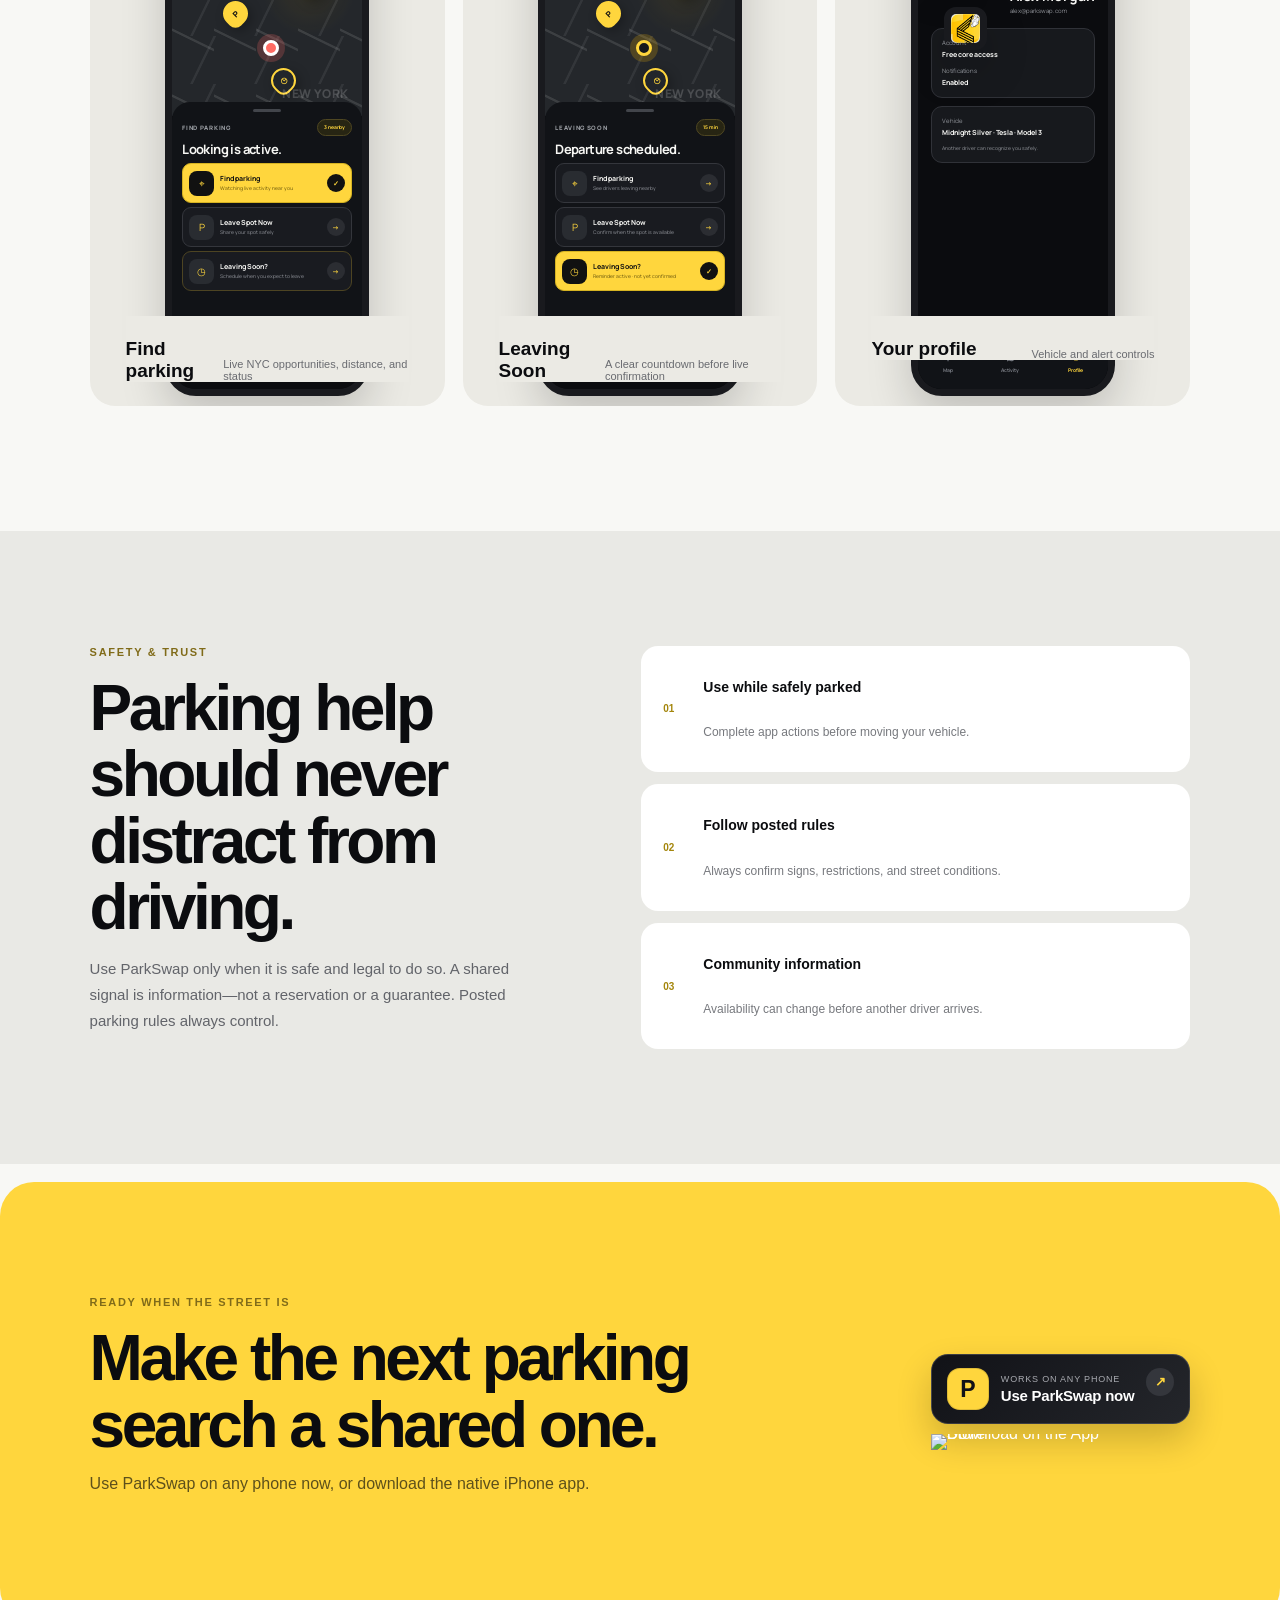
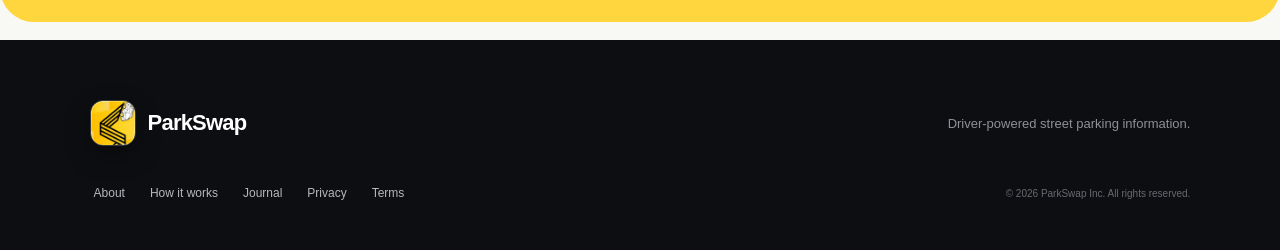
==== commit e2d8bccc: "Update homepage with NYC parking states" ====
--- a/index.html
+++ b/index.html
@@ -57,7 +57,7 @@
           <div class="product-screen screen-map" role="img" aria-label="ParkSwap live parking map">
             <div class="screen-bar"><span><img src="parkswap-app-icon.png" alt="">ParkSwap</span><b>●</b></div>
             <div class="screen-map-canvas"><i class="screen-pin pin-a">P</i><i class="screen-pin pin-b">P</i><i class="screen-pin pin-c scheduled">◷</i><small>Location ready</small></div>
-            <div class="screen-sheet"><em></em><div class="screen-title"><span>What are you doing?</span><b>3 active spots</b></div><h3>Parking, made simpler.</h3><div class="screen-action"><i>⌖</i><span><b>Find parking</b><small>See drivers leaving nearby</small></span><strong>→</strong></div><div class="screen-action gold"><i>P</i><span><b>Leave Spot Now</b><small>Share your spot safely</small></span><strong>→</strong></div><div class="screen-action soon"><i>◷</i><span><b>Leaving Soon?</b><small>Schedule your departure</small></span><strong>→</strong></div></div>
+            <div class="screen-sheet"><em></em><div class="screen-title"><span>What are you doing?</span><b>3 active spots</b></div><h3>Parking, made simpler.</h3><div class="screen-action"><i>⌖</i><span><b>Find parking</b><small>See drivers leaving nearby</small></span><strong>→</strong></div><div class="screen-action gold"><i>P</i><span><b>Leave Spot Now</b><small>Share your spot safely</small></span><strong>→</strong></div><div class="screen-action soon"><i>◷</i><span><b>Leaving Soon?</b><small>Set a reminder, confirm when ready</small></span><strong>→</strong></div></div>
           </div>
         </div>
         <div class="phone phone-back">
@@ -120,7 +120,7 @@
       <div class="feature-visual">
         <div class="feature-stat"><strong>1 handoff</strong><span>Reserved by one driver<br>and visible to both</span></div>
         <div class="phone feature-phone">
-          <div class="product-screen screen-map" role="img" aria-label="ParkSwap map interface"><div class="screen-bar"><span><img src="parkswap-app-icon.png" alt="">ParkSwap</span><b>●</b></div><div class="screen-map-canvas"><i class="screen-pin pin-a">P</i><i class="screen-pin pin-b">P</i><i class="screen-pin pin-c scheduled">◷</i><small>Location ready</small></div><div class="screen-sheet"><em></em><div class="screen-title"><span>What are you doing?</span><b>3 active spots</b></div><h3>Parking, made simpler.</h3><div class="screen-action"><i>⌖</i><span><b>Find parking</b><small>See drivers leaving nearby</small></span><strong>→</strong></div><div class="screen-action gold"><i>P</i><span><b>Leave Spot Now</b><small>Share your spot safely</small></span><strong>→</strong></div><div class="screen-action soon"><i>◷</i><span><b>Leaving Soon?</b><small>Schedule your departure</small></span><strong>→</strong></div></div></div>
+          <div class="product-screen screen-map" role="img" aria-label="ParkSwap map interface"><div class="screen-bar"><span><img src="parkswap-app-icon.png" alt="">ParkSwap</span><b>●</b></div><div class="screen-map-canvas"><i class="screen-pin pin-a">P</i><i class="screen-pin pin-b">P</i><i class="screen-pin pin-c scheduled">◷</i><small>Location ready</small></div><div class="screen-sheet"><em></em><div class="screen-title"><span>What are you doing?</span><b>3 active spots</b></div><h3>Parking, made simpler.</h3><div class="screen-action"><i>⌖</i><span><b>Find parking</b><small>See drivers leaving nearby</small></span><strong>→</strong></div><div class="screen-action gold"><i>P</i><span><b>Leave Spot Now</b><small>Share your spot safely</small></span><strong>→</strong></div><div class="screen-action soon"><i>◷</i><span><b>Leaving Soon?</b><small>Set a reminder, confirm when ready</small></span><strong>→</strong></div></div></div>
         </div>
         <div class="feature-note"><i></i><span><b>Parking activity nearby</b><small>Shared by the ParkSwap community</small></span></div>
       </div>
@@ -132,8 +132,8 @@
         <p>A premium parking experience should feel calm under pressure. Clear actions, useful status, and no unnecessary setup between you and the map.</p>
       </div>
       <div class="app-gallery">
-        <figure><div class="gallery-phone"><div class="product-screen screen-map"><div class="screen-bar"><span><img src="parkswap-app-icon.png" alt="">ParkSwap</span><b>●</b></div><div class="screen-map-canvas"><i class="screen-pin pin-a">P</i><i class="screen-pin pin-b">P</i><i class="screen-pin pin-c scheduled">◷</i><small>Location ready</small></div><div class="screen-sheet"><em></em><div class="screen-title"><span>What are you doing?</span><b>3 active spots</b></div><h3>Parking, made simpler.</h3><div class="screen-action"><i>⌖</i><span><b>Find parking</b><small>See drivers leaving nearby</small></span><strong>→</strong></div><div class="screen-action gold"><i>P</i><span><b>Leave Spot Now</b><small>Share your spot safely</small></span><strong>→</strong></div><div class="screen-action soon"><i>◷</i><span><b>Leaving Soon?</b><small>Schedule your departure</small></span><strong>→</strong></div></div></div></div><figcaption><b>Live map</b><span>Available now and leaving soon</span></figcaption></figure>
-        <figure><div class="gallery-phone"><div class="product-screen screen-activity"><div class="screen-bar"><span><img src="parkswap-app-icon.png" alt="">ParkSwap</span><b>●</b></div><div class="screen-page"><small>NEARBY NOW</small><h3>Parking activity</h3><p>Live and scheduled opportunities near you.</p><div class="mini-activity"><i>P</i><span><b>Driver leaving a spot</b><small>West 25th Street</small></span><strong>0.2 mi</strong></div><div class="mini-activity"><i>◷</i><span><b>Leaving soon</b><small>Not yet confirmed</small></span><strong>12 min</strong></div><div class="mini-activity"><i>P</i><span><b>Driver leaving a spot</b><small>Sixth Avenue</small></span><strong>0.4 mi</strong></div></div><div class="screen-nav"><b>⌖<small>Map</small></b><b class="active">≋<small>Activity</small></b><b>○<small>Profile</small></b></div></div></div><figcaption><b>Activity</b><span>Clear live status and distance</span></figcaption></figure>
+        <figure><div class="gallery-phone"><div class="product-screen screen-map mode-looking"><div class="screen-bar"><span><img src="parkswap-app-icon.png" alt="">ParkSwap</span><b>● LIVE</b></div><div class="screen-map-canvas nyc-map"><i class="screen-pin pin-a">P</i><i class="screen-pin pin-b">P</i><i class="screen-pin pin-c scheduled">◷</i><small>Manhattan · NYC</small><span class="screen-user-dot looking"></span></div><div class="screen-sheet"><em></em><div class="screen-title"><span>Find parking</span><b>3 nearby</b></div><h3>Looking is active.</h3><div class="screen-action gold"><i>⌖</i><span><b>Find parking</b><small>Watching live activity near you</small></span><strong>✓</strong></div><div class="screen-action"><i>P</i><span><b>Leave Spot Now</b><small>Share your spot safely</small></span><strong>→</strong></div><div class="screen-action soon"><i>◷</i><span><b>Leaving Soon?</b><small>Schedule when you expect to leave</small></span><strong>→</strong></div></div></div></div><figcaption><b>Find parking</b><span>Live NYC opportunities, distance, and status</span></figcaption></figure>
+        <figure><div class="gallery-phone"><div class="product-screen screen-map mode-scheduled"><div class="screen-bar"><span><img src="parkswap-app-icon.png" alt="">ParkSwap</span><b>● LIVE</b></div><div class="screen-map-canvas nyc-map"><i class="screen-pin pin-a">P</i><i class="screen-pin pin-b scheduled">◷</i><i class="screen-pin pin-c scheduled">◷</i><small>West 25th St · NYC</small><span class="screen-user-dot scheduled"></span></div><div class="screen-sheet"><em></em><div class="screen-title"><span>Leaving soon</span><b>15 min</b></div><h3>Departure scheduled.</h3><div class="screen-action"><i>⌖</i><span><b>Find parking</b><small>See drivers leaving nearby</small></span><strong>→</strong></div><div class="screen-action"><i>P</i><span><b>Leave Spot Now</b><small>Confirm when the spot is available</small></span><strong>→</strong></div><div class="screen-action gold"><i>◷</i><span><b>Leaving Soon?</b><small>Reminder active · not yet confirmed</small></span><strong>✓</strong></div></div></div></div><figcaption><b>Leaving Soon</b><span>A clear countdown before live confirmation</span></figcaption></figure>
         <figure><div class="gallery-phone"><div class="product-screen screen-profile"><div class="screen-bar"><span><img src="parkswap-app-icon.png" alt="">ParkSwap</span><b>●</b></div><div class="screen-page"><div class="profile-preview"><img src="parkswap-app-icon.png" alt=""><span><small>YOUR PARKSWAP</small><h3>Alex Morgan</h3><p>alex@parkswap.com</p></span></div><div class="profile-card"><span>Account <b>Free core access</b></span><span>Notifications <b>Enabled</b></span></div><div class="profile-card"><span>Vehicle <b>Midnight Silver · Tesla · Model 3</b></span><small>Another driver can recognize you safely.</small></div></div><div class="screen-nav"><b>⌖<small>Map</small></b><b>≋<small>Activity</small></b><b class="active">○<small>Profile</small></b></div></div></div><figcaption><b>Your profile</b><span>Vehicle and alert controls</span></figcaption></figure>
       </div>
     </section>
--- a/styles.css
+++ b/styles.css
@@ -13,3 +13,6 @@
 /* Product previews use the same visual language as the live ParkSwap web app. */
 .product-screen{height:100%;width:100%;background:#0b0c0f;color:#f7f7f4;font-family:Manrope,Arial,sans-serif;overflow:hidden;position:relative;text-align:left}.screen-bar{height:8.5%;min-height:42px;display:flex;align-items:center;justify-content:space-between;padding:0 7%;background:#0c0d10;border-bottom:1px solid #282a30}.screen-bar>span{display:flex;align-items:center;gap:7px;font-size:10px;font-weight:800}.screen-bar img{width:25px;height:25px;border-radius:7px;object-fit:cover}.screen-bar>b{color:#ffd63d;font-size:8px}.screen-map-canvas{height:36%;position:relative;background:linear-gradient(35deg,transparent 48%,rgba(255,255,255,.09) 49%,rgba(255,255,255,.09) 50%,transparent 51%) 0 0/58px 58px,linear-gradient(125deg,transparent 48%,rgba(255,255,255,.055) 49%,rgba(255,255,255,.055) 50%,transparent 51%) 0 0/75px 75px,#262a2e}.screen-map-canvas>small{position:absolute;left:6%;top:7%;background:#111419;border:1px solid #34373d;border-radius:999px;padding:5px 7px;font-size:6px;font-weight:700}.screen-pin{position:absolute;width:25px;height:25px;border-radius:50% 50% 50% 8px;transform:rotate(-45deg);display:grid;place-items:center;background:#ffd63d;color:#111;font-style:normal;font-size:8px;font-weight:900;box-shadow:0 5px 12px rgba(0,0,0,.28)}.screen-pin::first-letter{transform:rotate(45deg)}.screen-pin.pin-a{left:27%;top:35%}.screen-pin.pin-b{right:20%;top:19%}.screen-pin.pin-c{right:35%;bottom:13%}.screen-pin.scheduled{background:#22262b;color:#ffd63d;border:2px solid #ffd63d}.screen-sheet{height:56%;background:#111317;border-radius:18px 18px 0 0;margin-top:-14px;position:relative;z-index:2;padding:8px 10px}.screen-sheet>em{display:block;width:28px;height:3px;border-radius:99px;background:#42454b;margin:0 auto 7px}.screen-title{display:flex;align-items:center;justify-content:space-between;gap:7px}.screen-title>span{font-size:6px;color:#9da0a6;text-transform:uppercase;letter-spacing:.7px;font-weight:800}.screen-title>b{font-size:5px;color:#ffd63d;background:#272513;border:1px solid #4f4722;border-radius:999px;padding:4px 6px}.screen-sheet h3{font-size:13px;letter-spacing:-.6px;margin:4px 0 7px}.screen-action{min-height:43px;border:1px solid #34363c;border-radius:9px;padding:6px;display:grid;grid-template-columns:25px 1fr 18px;gap:6px;align-items:center;margin-top:5px;background:#191b20}.screen-action>i{width:25px;height:25px;border-radius:8px;background:#292c31;display:grid;place-items:center;color:#ffd63d;font-style:normal;font-size:10px}.screen-action span{display:grid;gap:2px}.screen-action span>b{font-size:7px}.screen-action span>small{font-size:5px;color:#92959b}.screen-action>strong{width:18px;height:18px;border-radius:50%;background:#2b2d32;display:grid;place-items:center;color:#ffd63d;font-size:7px}.screen-action.gold{background:#ffd63d;color:#111;border-color:#d6b322}.screen-action.gold>i,.screen-action.gold>strong{background:#111;color:#ffd63d}.screen-action.gold span>small{color:#64530d}.screen-action.soon{border-color:#4d4422}.screen-page{padding:12% 7% 20%}.screen-page>small,.profile-preview span>small{font-size:6px;letter-spacing:.8px;color:#ffd63d;font-weight:800}.screen-page>h3{font-size:18px;letter-spacing:-.8px;margin:4px 0}.screen-page>p{font-size:7px;line-height:1.5;color:#96999f;margin:0 0 14px}.mini-activity{display:grid;grid-template-columns:30px 1fr auto;gap:7px;align-items:center;padding:9px 8px;margin-bottom:7px;border:1px solid #303238;background:#17191d;border-radius:10px}.mini-activity>i{width:29px;height:29px;border-radius:9px;background:#ffd63d;color:#111;display:grid;place-items:center;font-style:normal;font-size:10px;font-weight:900}.mini-activity span{display:grid;gap:2px}.mini-activity span>b{font-size:7px}.mini-activity span>small{font-size:5px;color:#93969c}.mini-activity>strong{font-size:6px;color:#ffd63d}.screen-nav{position:absolute;left:0;right:0;bottom:0;height:11%;background:#111317;border-top:1px solid #2b2d32;display:flex;justify-content:space-around;align-items:center}.screen-nav>b{font-size:10px;color:#767980;display:grid;gap:2px;text-align:center}.screen-nav>b.active{color:#ffd63d}.screen-nav small{font-size:5px;font-weight:700}.profile-preview{display:flex;align-items:center;gap:9px;margin-bottom:13px}.profile-preview>img{width:43px;height:43px;border-radius:12px}.profile-preview h3{font-size:14px;margin:2px 0}.profile-preview p{font-size:6px;color:#92959b;margin:0}.profile-card{border:1px solid #303238;background:#17191d;border-radius:11px;padding:10px;margin-top:8px;display:grid;gap:8px}.profile-card>span{display:grid;gap:3px;font-size:6px;color:#94979d}.profile-card b{font-size:7px;color:#f6f6f3}.profile-card>small{font-size:5px;color:#94979d}.gallery-phone{width:72%;height:505px;margin:0 auto -80px;border:7px solid #191a1e;border-radius:31px;box-shadow:0 20px 45px rgba(0,0,0,.18);overflow:hidden;background:#0b0c0f}.app-gallery figcaption{z-index:2}.app-gallery figure{min-width:0}
 @media(max-width:700px){.gallery-phone{width:68%;height:490px}.screen-action{min-height:41px}.screen-sheet h3{font-size:12px}}
+
+/* Product captures mirror the live NYC parking states. */
+.screen-map-canvas.nyc-map{background:linear-gradient(26deg,transparent 47%,rgba(255,255,255,.11) 48%,rgba(255,255,255,.11) 50%,transparent 51%) 0 0/42px 66px,linear-gradient(116deg,transparent 47%,rgba(255,255,255,.07) 48%,rgba(255,255,255,.07) 50%,transparent 51%) 0 0/64px 48px,radial-gradient(circle at 72% 28%,rgba(255,191,0,.08),transparent 25%),#24272b}.screen-map-canvas.nyc-map:after{content:"NEW YORK";position:absolute;right:7%;bottom:8%;font-size:12px;font-weight:900;letter-spacing:.4px;color:rgba(255,255,255,.18)}.screen-user-dot{position:absolute;width:16px;height:16px;border:3px solid #fff;border-radius:50%;left:48%;top:57%;box-shadow:0 0 0 6px rgba(52,120,246,.22);background:#3478f6}.screen-user-dot.looking{background:#ff6b63;box-shadow:0 0 0 6px rgba(255,107,99,.22)}.screen-user-dot.scheduled{background:#17191c;border-color:#ffd63d;box-shadow:0 0 0 6px rgba(255,191,0,.2)}.mode-looking .screen-sheet,.mode-scheduled .screen-sheet{padding-top:7px}.mode-looking .screen-action,.mode-scheduled .screen-action{min-height:40px;margin-top:4px}.mode-looking .screen-sheet h3,.mode-scheduled .screen-sheet h3{margin-bottom:5px}
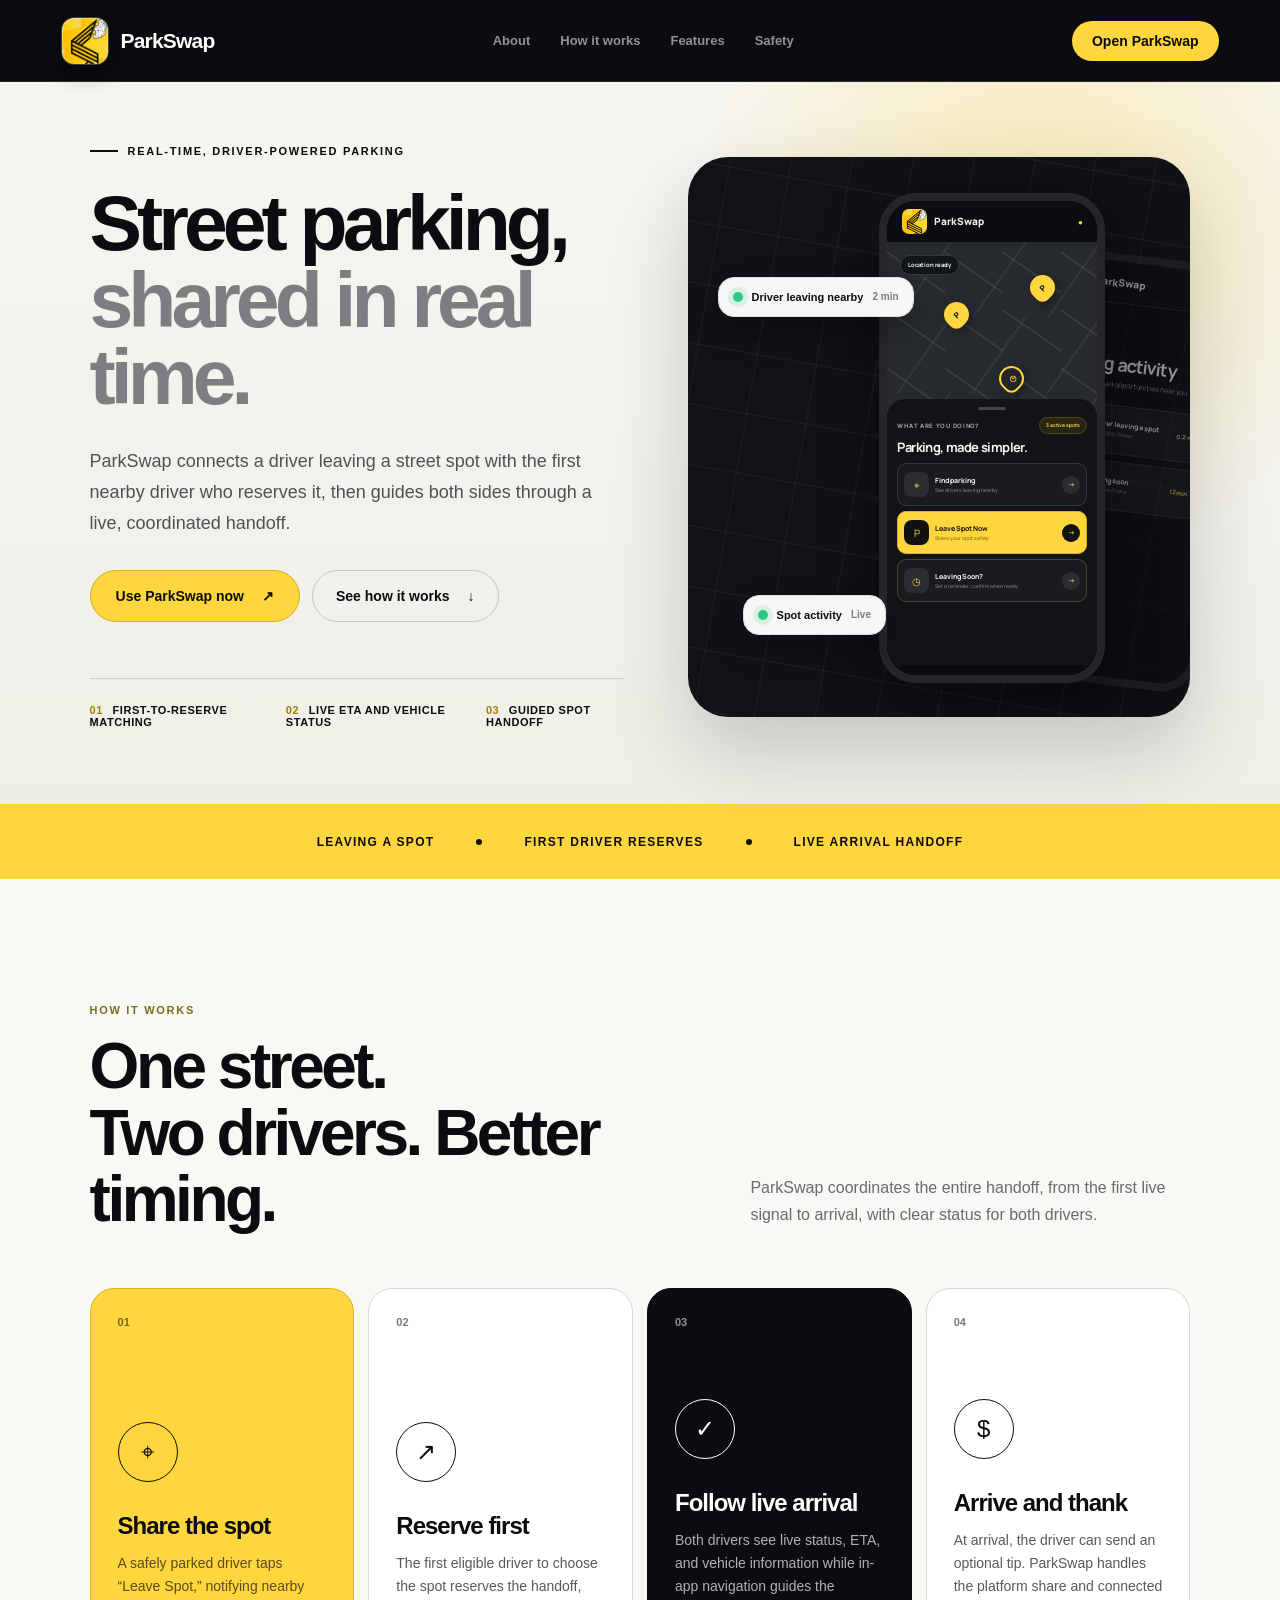
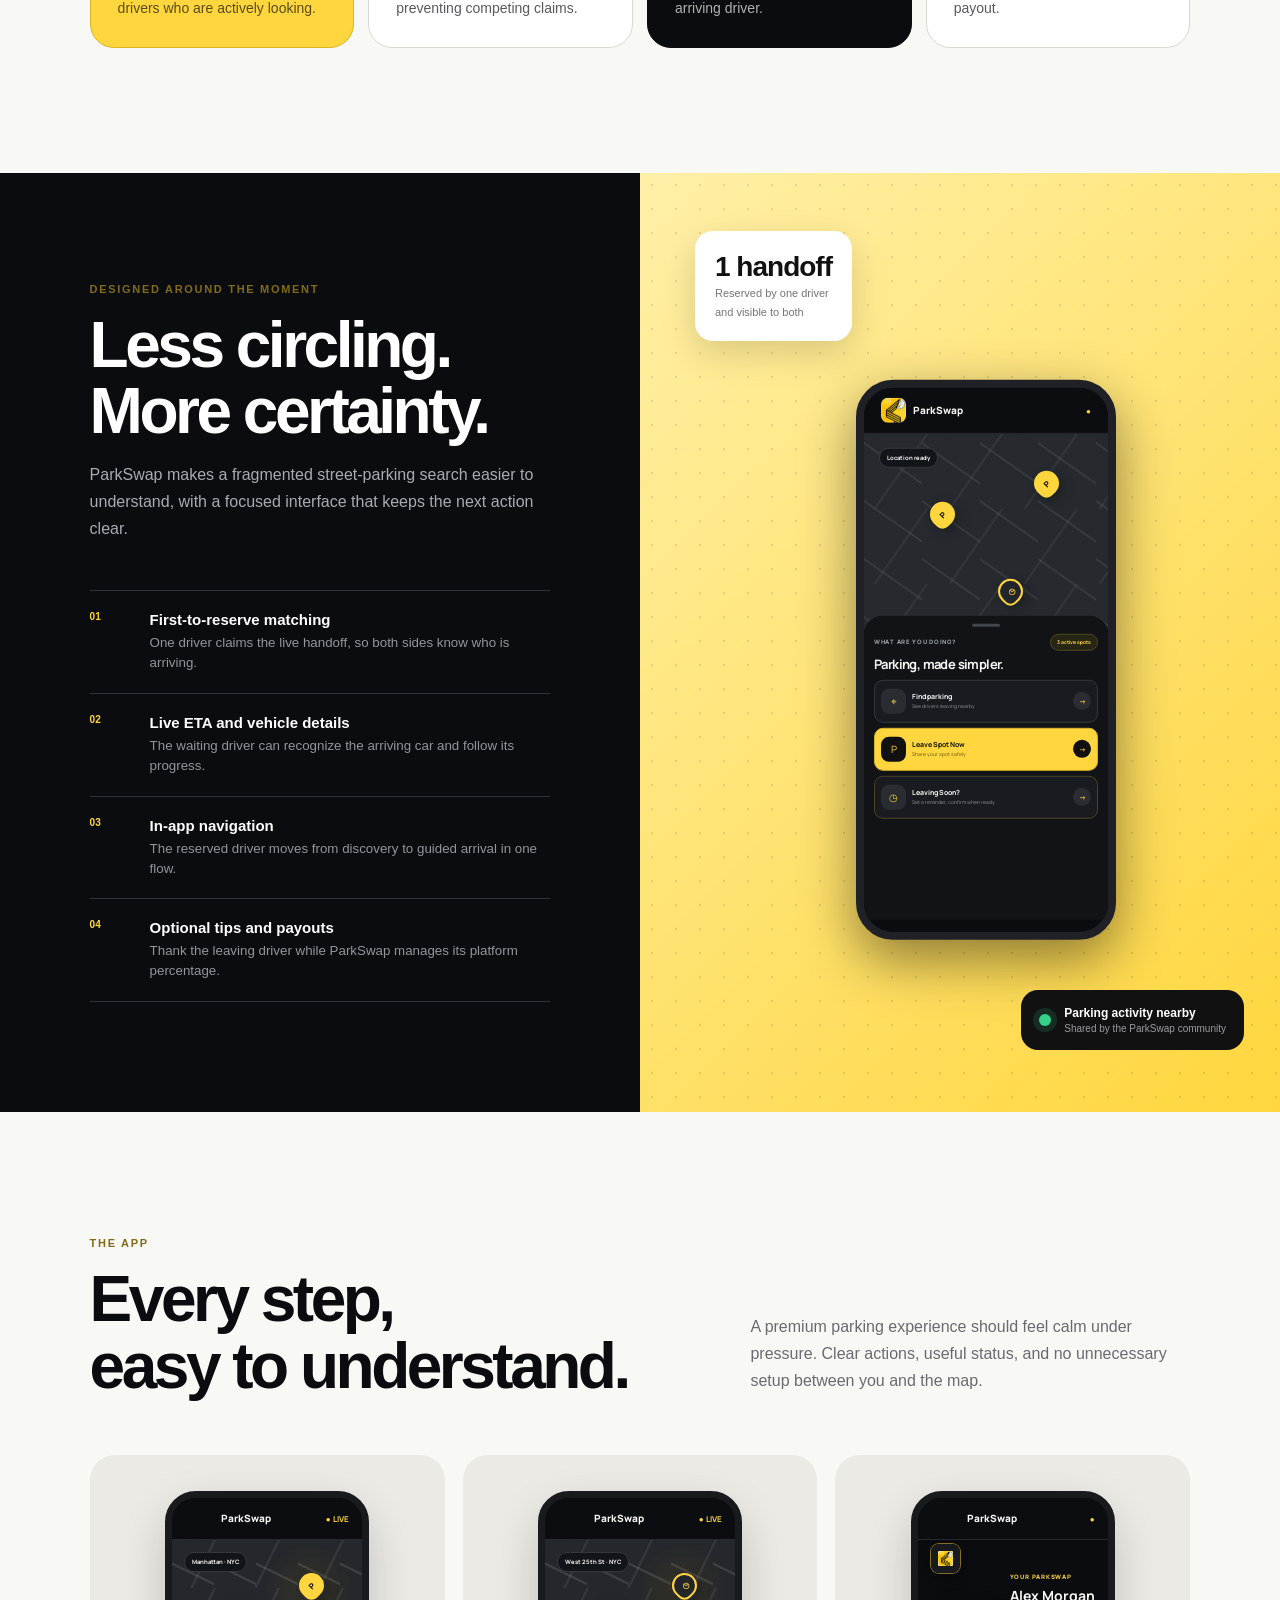
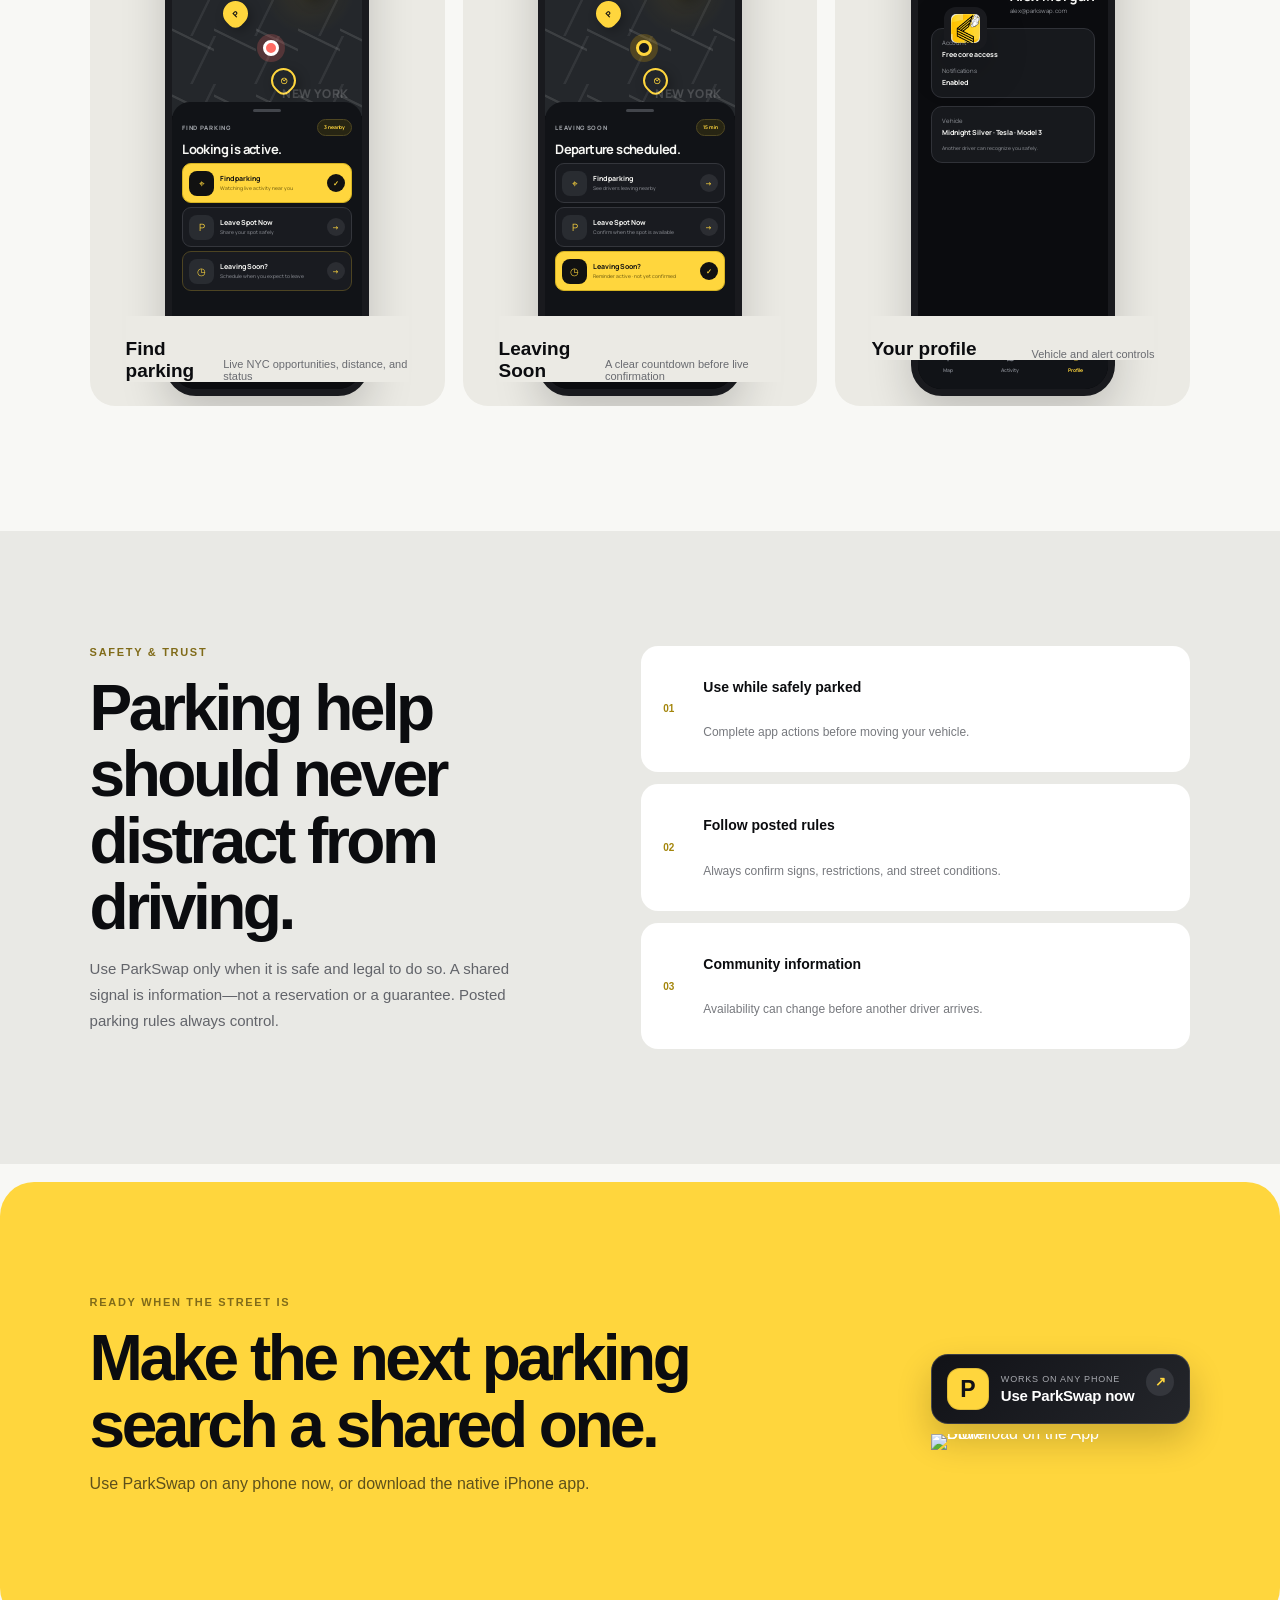
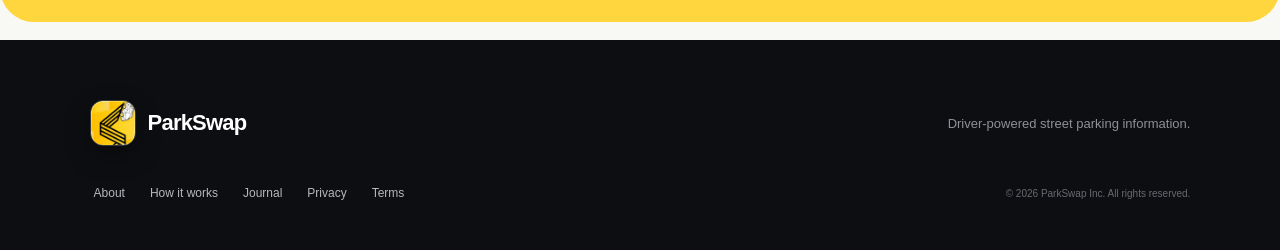
==== commit db006c31: "Refresh final homepage visual assets" ====
--- a/index.html
+++ b/index.html
@@ -15,7 +15,7 @@
   <link rel="preconnect" href="https://fonts.googleapis.com">
   <link rel="preconnect" href="https://fonts.gstatic.com" crossorigin>
   <link href="https://fonts.googleapis.com/css2?family=Manrope:wght@400;500;600;700;800&display=swap" rel="stylesheet">
-  <link rel="stylesheet" href="styles.css">
+  <link rel="stylesheet" href="styles.css?v=20260727-nyc-logo-1">
 </head>
 <body>
   <header class="site-header">
--- a/styles.css
+++ b/styles.css
@@ -16,3 +16,4 @@
 
 /* Product captures mirror the live NYC parking states. */
 .screen-map-canvas.nyc-map{background:linear-gradient(26deg,transparent 47%,rgba(255,255,255,.11) 48%,rgba(255,255,255,.11) 50%,transparent 51%) 0 0/42px 66px,linear-gradient(116deg,transparent 47%,rgba(255,255,255,.07) 48%,rgba(255,255,255,.07) 50%,transparent 51%) 0 0/64px 48px,radial-gradient(circle at 72% 28%,rgba(255,191,0,.08),transparent 25%),#24272b}.screen-map-canvas.nyc-map:after{content:"NEW YORK";position:absolute;right:7%;bottom:8%;font-size:12px;font-weight:900;letter-spacing:.4px;color:rgba(255,255,255,.18)}.screen-user-dot{position:absolute;width:16px;height:16px;border:3px solid #fff;border-radius:50%;left:48%;top:57%;box-shadow:0 0 0 6px rgba(52,120,246,.22);background:#3478f6}.screen-user-dot.looking{background:#ff6b63;box-shadow:0 0 0 6px rgba(255,107,99,.22)}.screen-user-dot.scheduled{background:#17191c;border-color:#ffd63d;box-shadow:0 0 0 6px rgba(255,191,0,.2)}.mode-looking .screen-sheet,.mode-scheduled .screen-sheet{padding-top:7px}.mode-looking .screen-action,.mode-scheduled .screen-action{min-height:40px;margin-top:4px}.mode-looking .screen-sheet h3,.mode-scheduled .screen-sheet h3{margin-bottom:5px}
+.app-gallery .screen-bar img{width:29px;height:29px;border-radius:8px;box-shadow:0 0 0 1px rgba(255,214,61,.5),0 5px 12px rgba(0,0,0,.45)}
